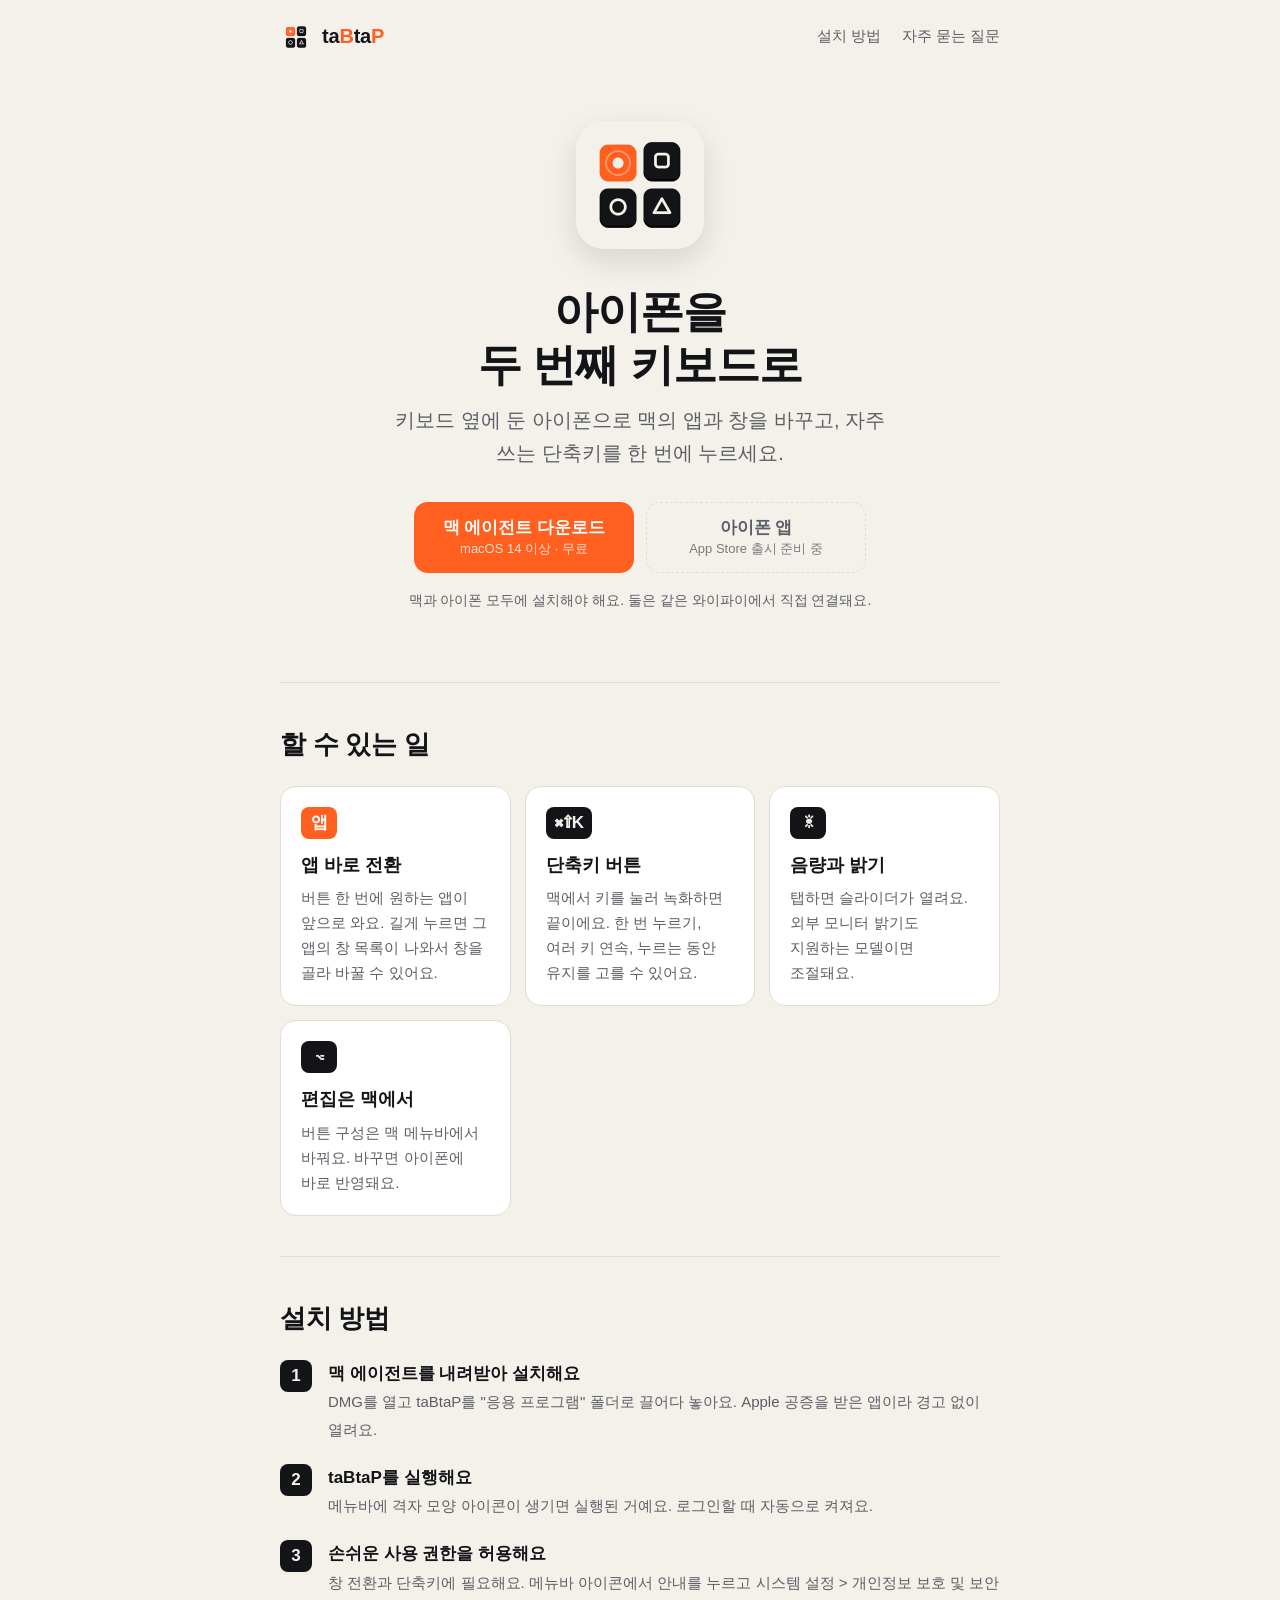
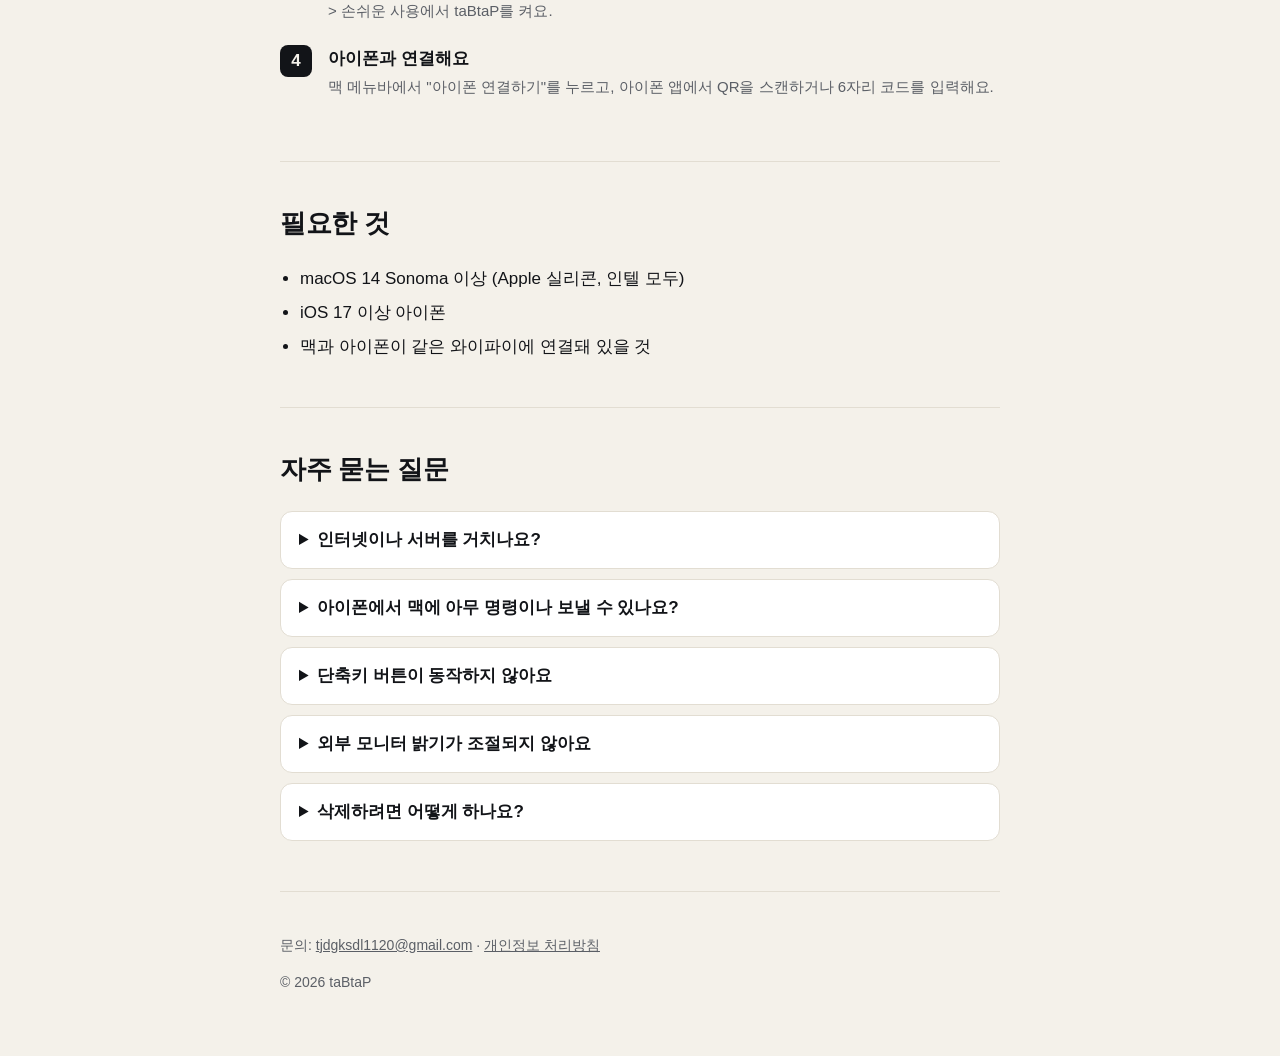
==== index.html @ 866c953e "다운로드 페이지" ====
<!doctype html>
<html lang="ko">
<head>
  <meta charset="utf-8">
  <meta name="viewport" content="width=device-width, initial-scale=1">
  <title>taBtaP — 아이폰을 두 번째 키보드로</title>
  <meta name="description" content="키보드 옆에 둔 아이폰으로 맥의 앱과 창을 바꾸고, 단축키를 한 번에 누르세요.">
  <meta name="color-scheme" content="light dark">
  <meta property="og:title" content="taBtaP">
  <meta property="og:description" content="키보드 옆에 둔 아이폰으로 맥의 앱과 창을 바꾸고, 단축키를 한 번에 누르세요.">
  <meta property="og:image" content="icon.png">
  <link rel="icon" href="icon.png">
  <link rel="apple-touch-icon" href="apple-touch-icon.png">
  <link rel="stylesheet" href="style.css">
</head>
<body>
  <div class="wrap">
    <header class="site">
      <a class="brand" href="./">
        <img src="icon.png" alt="">
        <span class="wordmark">ta<span class="hi">B</span>ta<span class="hi">P</span></span>
      </a>
      <nav class="site">
        <a href="#install">설치 방법</a>
        <a href="#faq">자주 묻는 질문</a>
      </nav>
    </header>

    <main>
      <div class="hero">
        <img class="icon" src="icon.png" alt="taBtaP 앱 아이콘">
        <h1>아이폰을<br>두 번째 키보드로</h1>
        <p class="lead">키보드 옆에 둔 아이폰으로 맥의 앱과 창을 바꾸고, 자주 쓰는 단축키를 한 번에 누르세요.</p>
        <div class="buttons">
          <a class="button primary" href="download/taBtaP-Agent.dmg">
            맥 에이전트 다운로드
            <small>macOS 14 이상 · 무료</small>
          </a>
          <span class="button disabled" aria-disabled="true">
            아이폰 앱
            <small>App Store 출시 준비 중</small>
          </span>
        </div>
        <p class="note">맥과 아이폰 모두에 설치해야 해요. 둘은 같은 와이파이에서 직접 연결돼요.</p>
      </div>

      <section>
        <h2>할 수 있는 일</h2>
        <div class="features">
          <div class="card">
            <span class="keycap hi">앱</span>
            <h3>앱 바로 전환</h3>
            <p>버튼 한 번에 원하는 앱이 앞으로 와요. 길게 누르면 그 앱의 창 목록이 나와서 창을 골라 바꿀 수 있어요.</p>
          </div>
          <div class="card">
            <span class="keycap">⌘⇧K</span>
            <h3>단축키 버튼</h3>
            <p>맥에서 키를 눌러 녹화하면 끝이에요. 한 번 누르기, 여러 키 연속, 누르는 동안 유지를 고를 수 있어요.</p>
          </div>
          <div class="card">
            <span class="keycap">☀︎</span>
            <h3>음량과 밝기</h3>
            <p>탭하면 슬라이더가 열려요. 외부 모니터 밝기도 지원하는 모델이면 조절돼요.</p>
          </div>
          <div class="card">
            <span class="keycap">⌥</span>
            <h3>편집은 맥에서</h3>
            <p>버튼 구성은 맥 메뉴바에서 바꿔요. 바꾸면 아이폰에 바로 반영돼요.</p>
          </div>
        </div>
      </section>

      <section id="install">
        <h2>설치 방법</h2>
        <ol class="steps">
          <li>
            <strong>맥 에이전트를 내려받아 설치해요</strong>
            <span>DMG를 열고 taBtaP를 "응용 프로그램" 폴더로 끌어다 놓아요. Apple 공증을 받은 앱이라 경고 없이 열려요.</span>
          </li>
          <li>
            <strong>taBtaP를 실행해요</strong>
            <span>메뉴바에 격자 모양 아이콘이 생기면 실행된 거예요. 로그인할 때 자동으로 켜져요.</span>
          </li>
          <li>
            <strong>손쉬운 사용 권한을 허용해요</strong>
            <span>창 전환과 단축키에 필요해요. 메뉴바 아이콘에서 안내를 누르고 시스템 설정 &gt; 개인정보 보호 및 보안 &gt; 손쉬운 사용에서 taBtaP를 켜요.</span>
          </li>
          <li>
            <strong>아이폰과 연결해요</strong>
            <span>맥 메뉴바에서 "아이폰 연결하기"를 누르고, 아이폰 앱에서 QR을 스캔하거나 6자리 코드를 입력해요.</span>
          </li>
        </ol>
      </section>

      <section>
        <h2>필요한 것</h2>
        <ul class="plain">
          <li>macOS 14 Sonoma 이상 (Apple 실리콘, 인텔 모두)</li>
          <li>iOS 17 이상 아이폰</li>
          <li>맥과 아이폰이 같은 와이파이에 연결돼 있을 것</li>
        </ul>
      </section>

      <section id="faq">
        <h2>자주 묻는 질문</h2>
        <details>
          <summary>인터넷이나 서버를 거치나요?</summary>
          <p>아니요. 아이폰과 맥이 같은 네트워크 안에서 암호화된 연결로 직접 통신해요. 개발자 서버는 없고, 어떤 정보도 밖으로 보내지 않아요.</p>
        </details>
        <details>
          <summary>아이폰에서 맥에 아무 명령이나 보낼 수 있나요?</summary>
          <p>아니요. 아이폰은 "몇 번 버튼을 눌렀다"는 신호만 보내고, 그 버튼이 하는 일은 맥에서 정한 것만 실행돼요. 페어링하지 않은 기기는 연결할 수 없어요.</p>
        </details>
        <details>
          <summary>단축키 버튼이 동작하지 않아요</summary>
          <p>맥에서 손쉬운 사용 권한이 켜져 있는지 확인해 주세요. 비밀번호 입력란에 커서가 있을 때는 macOS가 보안 입력을 켜서 실행되지 않아요.</p>
        </details>
        <details>
          <summary>외부 모니터 밝기가 조절되지 않아요</summary>
          <p>모니터가 DDC/CI를 지원해야 해요. 모니터 메뉴에서 DDC/CI를 켜 보세요. 일부 모델이나 연결 방식에서는 지원되지 않아요.</p>
        </details>
        <details>
          <summary>삭제하려면 어떻게 하나요?</summary>
          <p>맥 메뉴바에서 taBtaP를 종료하고 응용 프로그램 폴더에서 taBtaP를 휴지통으로 옮기면 돼요. 버튼 설정은 ~/Library/Application Support/TabTap 폴더에 있어요.</p>
        </details>
      </section>
    </main>

    <footer class="site">
      <p>문의: <a href="mailto:tjdgksdl1120@gmail.com">tjdgksdl1120@gmail.com</a> · <a href="privacy.html">개인정보 처리방침</a></p>
      <p>© 2026 taBtaP</p>
    </footer>
  </div>
</body>
</html>
---- style.css ----
:root {
  --bg: #F4F1EA;
  --surface: #FFFFFF;
  --text: #121418;
  --muted: #5B5F66;
  --line: #E2DDD2;
  --accent: #FF5F1F;
  --accent-text: #FFFFFF;
  --key: #121418;
  --key-text: #F4F1EA;
}

@media (prefers-color-scheme: dark) {
  :root {
    --bg: #121418;
    --surface: #1C1F24;
    --text: #F4F1EA;
    --muted: #A3A6AC;
    --line: #2C3036;
    --key: #F4F1EA;
    --key-text: #121418;
  }
}

* { box-sizing: border-box; }

html { -webkit-text-size-adjust: 100%; }

body {
  margin: 0;
  background: var(--bg);
  color: var(--text);
  font-family: -apple-system, BlinkMacSystemFont, "Apple SD Gothic Neo", "Pretendard", "Noto Sans KR", sans-serif;
  font-size: 17px;
  line-height: 1.65;
  word-break: keep-all;
}

a { color: var(--accent); }

.wrap {
  max-width: 760px;
  margin: 0 auto;
  padding: 0 20px;
}

header.site {
  display: flex;
  align-items: center;
  justify-content: space-between;
  padding: 20px 0;
}

.brand {
  display: flex;
  align-items: center;
  gap: 10px;
  color: var(--text);
  text-decoration: none;
  font-weight: 800;
  font-size: 20px;
  letter-spacing: -0.01em;
}

.brand img { width: 32px; height: 32px; border-radius: 8px; }

.wordmark .hi { color: var(--accent); }

nav.site a {
  color: var(--muted);
  text-decoration: none;
  font-size: 15px;
  margin-left: 16px;
}

nav.site a:hover { color: var(--text); }

.hero {
  text-align: center;
  padding: 48px 0 56px;
}

.hero img.icon {
  width: 128px;
  height: 128px;
  border-radius: 28px;
  box-shadow: 0 12px 32px rgba(0, 0, 0, 0.12);
}

.hero h1 {
  font-size: 44px;
  line-height: 1.2;
  margin: 28px 0 12px;
  letter-spacing: -0.02em;
}

.hero p.lead {
  font-size: 20px;
  color: var(--muted);
  margin: 0 auto 32px;
  max-width: 520px;
}

.buttons {
  display: flex;
  flex-wrap: wrap;
  justify-content: center;
  gap: 12px;
}

.button {
  display: inline-flex;
  flex-direction: column;
  align-items: center;
  justify-content: center;
  min-width: 220px;
  padding: 14px 24px;
  border-radius: 14px;
  text-decoration: none;
  font-weight: 700;
  font-size: 17px;
  line-height: 1.3;
}

.button small {
  font-weight: 500;
  font-size: 13px;
  opacity: 0.8;
  margin-top: 2px;
}

.button.primary { background: var(--accent); color: var(--accent-text); }
.button.primary:hover { filter: brightness(1.05); }

.button.secondary {
  background: var(--key);
  color: var(--key-text);
}

.button.disabled {
  background: transparent;
  color: var(--muted);
  border: 1.5px dashed var(--line);
  cursor: default;
}

.note {
  margin-top: 16px;
  font-size: 14px;
  color: var(--muted);
}

section { padding: 40px 0; border-top: 1px solid var(--line); }

section h2 {
  font-size: 26px;
  letter-spacing: -0.01em;
  margin: 0 0 20px;
}

.features {
  display: grid;
  grid-template-columns: repeat(auto-fit, minmax(210px, 1fr));
  gap: 14px;
}

.card {
  background: var(--surface);
  border: 1px solid var(--line);
  border-radius: 16px;
  padding: 20px;
}

.card h3 { margin: 0 0 6px; font-size: 18px; }
.card p { margin: 0; color: var(--muted); font-size: 15px; }

.keycap {
  display: inline-block;
  min-width: 36px;
  padding: 2px 8px;
  margin-bottom: 12px;
  border-radius: 8px;
  background: var(--key);
  color: var(--key-text);
  font-weight: 700;
  text-align: center;
}

.keycap.hi { background: var(--accent); color: var(--accent-text); }

ol.steps {
  list-style: none;
  counter-reset: step;
  padding: 0;
  margin: 0;
}

ol.steps li {
  counter-increment: step;
  position: relative;
  padding: 0 0 20px 48px;
}

ol.steps li::before {
  content: counter(step);
  position: absolute;
  left: 0;
  top: 0;
  width: 32px;
  height: 32px;
  border-radius: 8px;
  background: var(--key);
  color: var(--key-text);
  font-weight: 700;
  display: flex;
  align-items: center;
  justify-content: center;
}

ol.steps li strong { display: block; }
ol.steps li span { color: var(--muted); font-size: 15px; }

ul.plain { padding-left: 20px; margin: 0; }
ul.plain li { margin-bottom: 6px; }

details {
  background: var(--surface);
  border: 1px solid var(--line);
  border-radius: 12px;
  padding: 14px 18px;
  margin-bottom: 10px;
}

details summary { font-weight: 700; cursor: pointer; }
details p { margin: 10px 0 0; color: var(--muted); font-size: 15px; }

.doc h1 { font-size: 32px; margin: 24px 0 8px; letter-spacing: -0.02em; }
.doc h2 { font-size: 20px; margin: 32px 0 8px; }
.doc p, .doc li { color: var(--text); }
.doc .meta { color: var(--muted); font-size: 15px; }

footer.site {
  border-top: 1px solid var(--line);
  padding: 28px 0 48px;
  color: var(--muted);
  font-size: 14px;
}

footer.site a { color: var(--muted); }

@media (max-width: 520px) {
  body { font-size: 16px; }
  .hero { padding: 32px 0 40px; }
  .hero h1 { font-size: 34px; }
  .hero p.lead { font-size: 18px; }
  .button { width: 100%; }
  nav.site a { margin-left: 12px; }
}
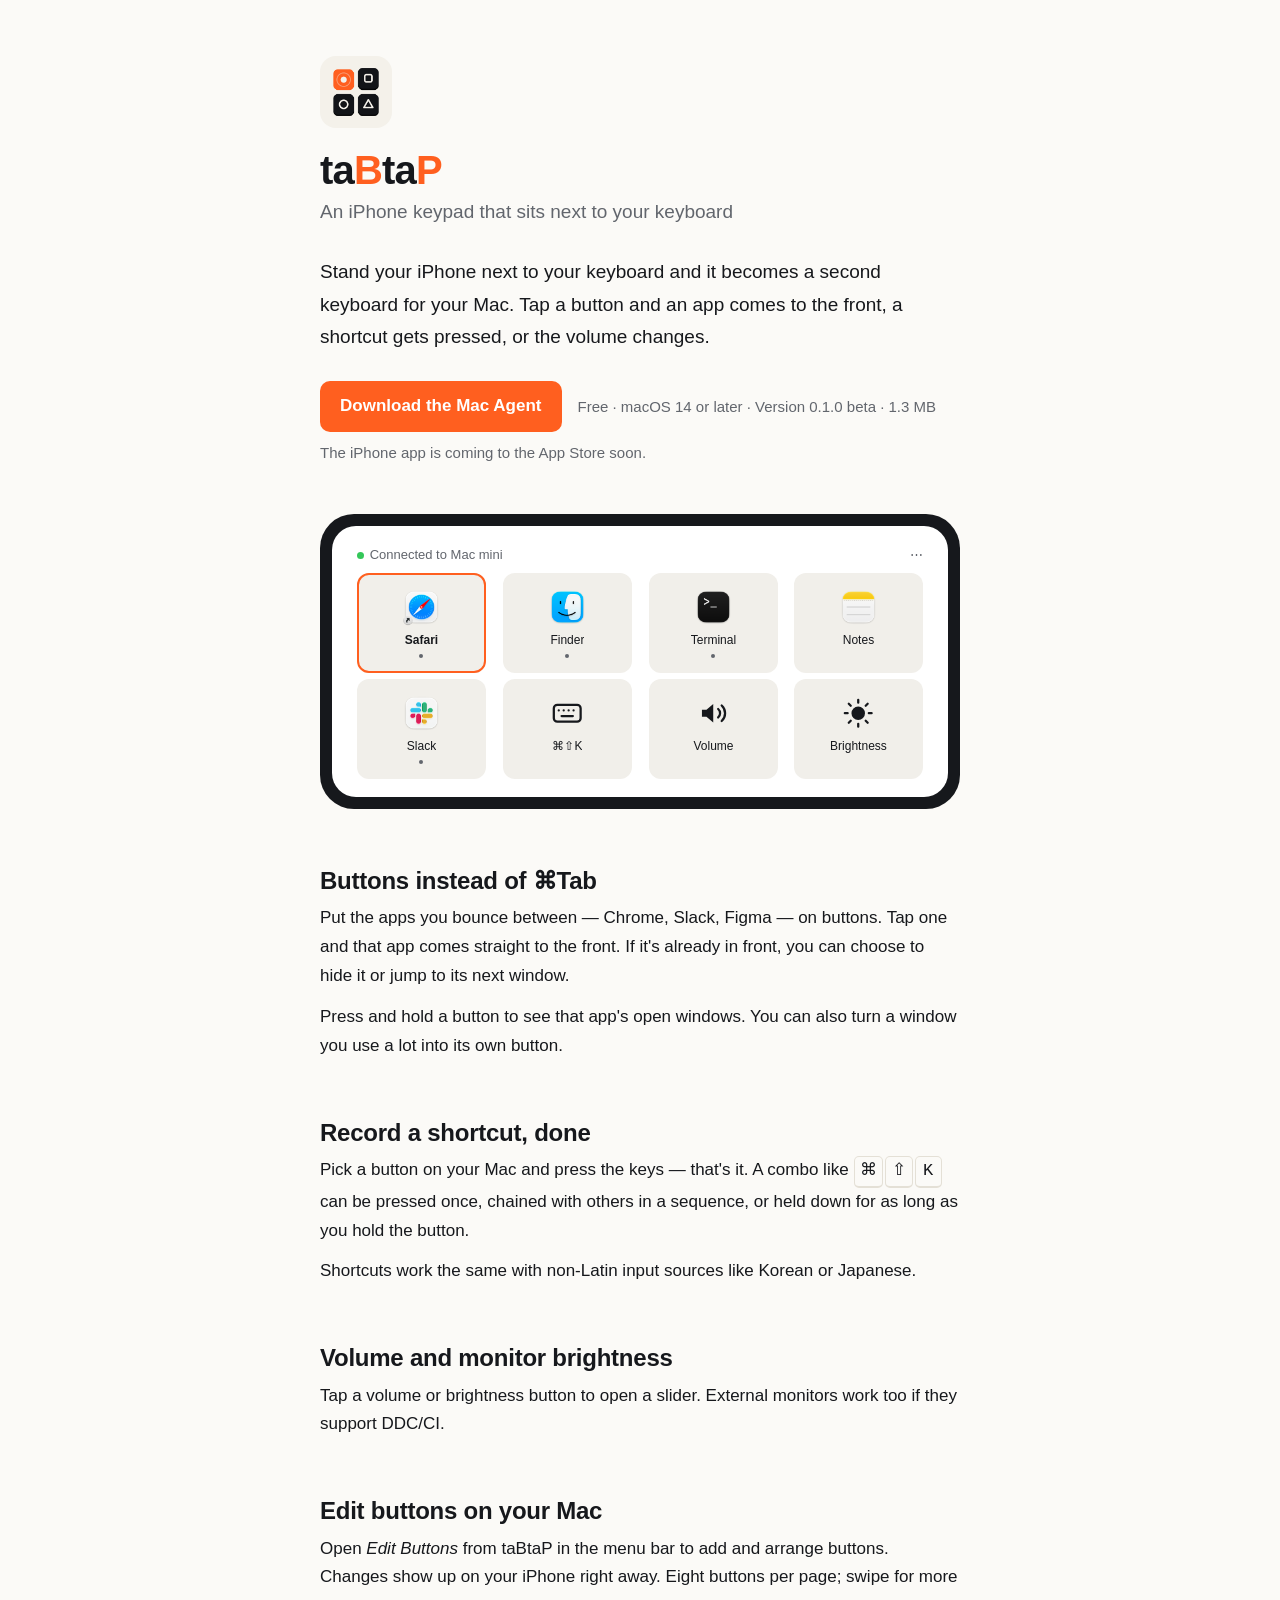
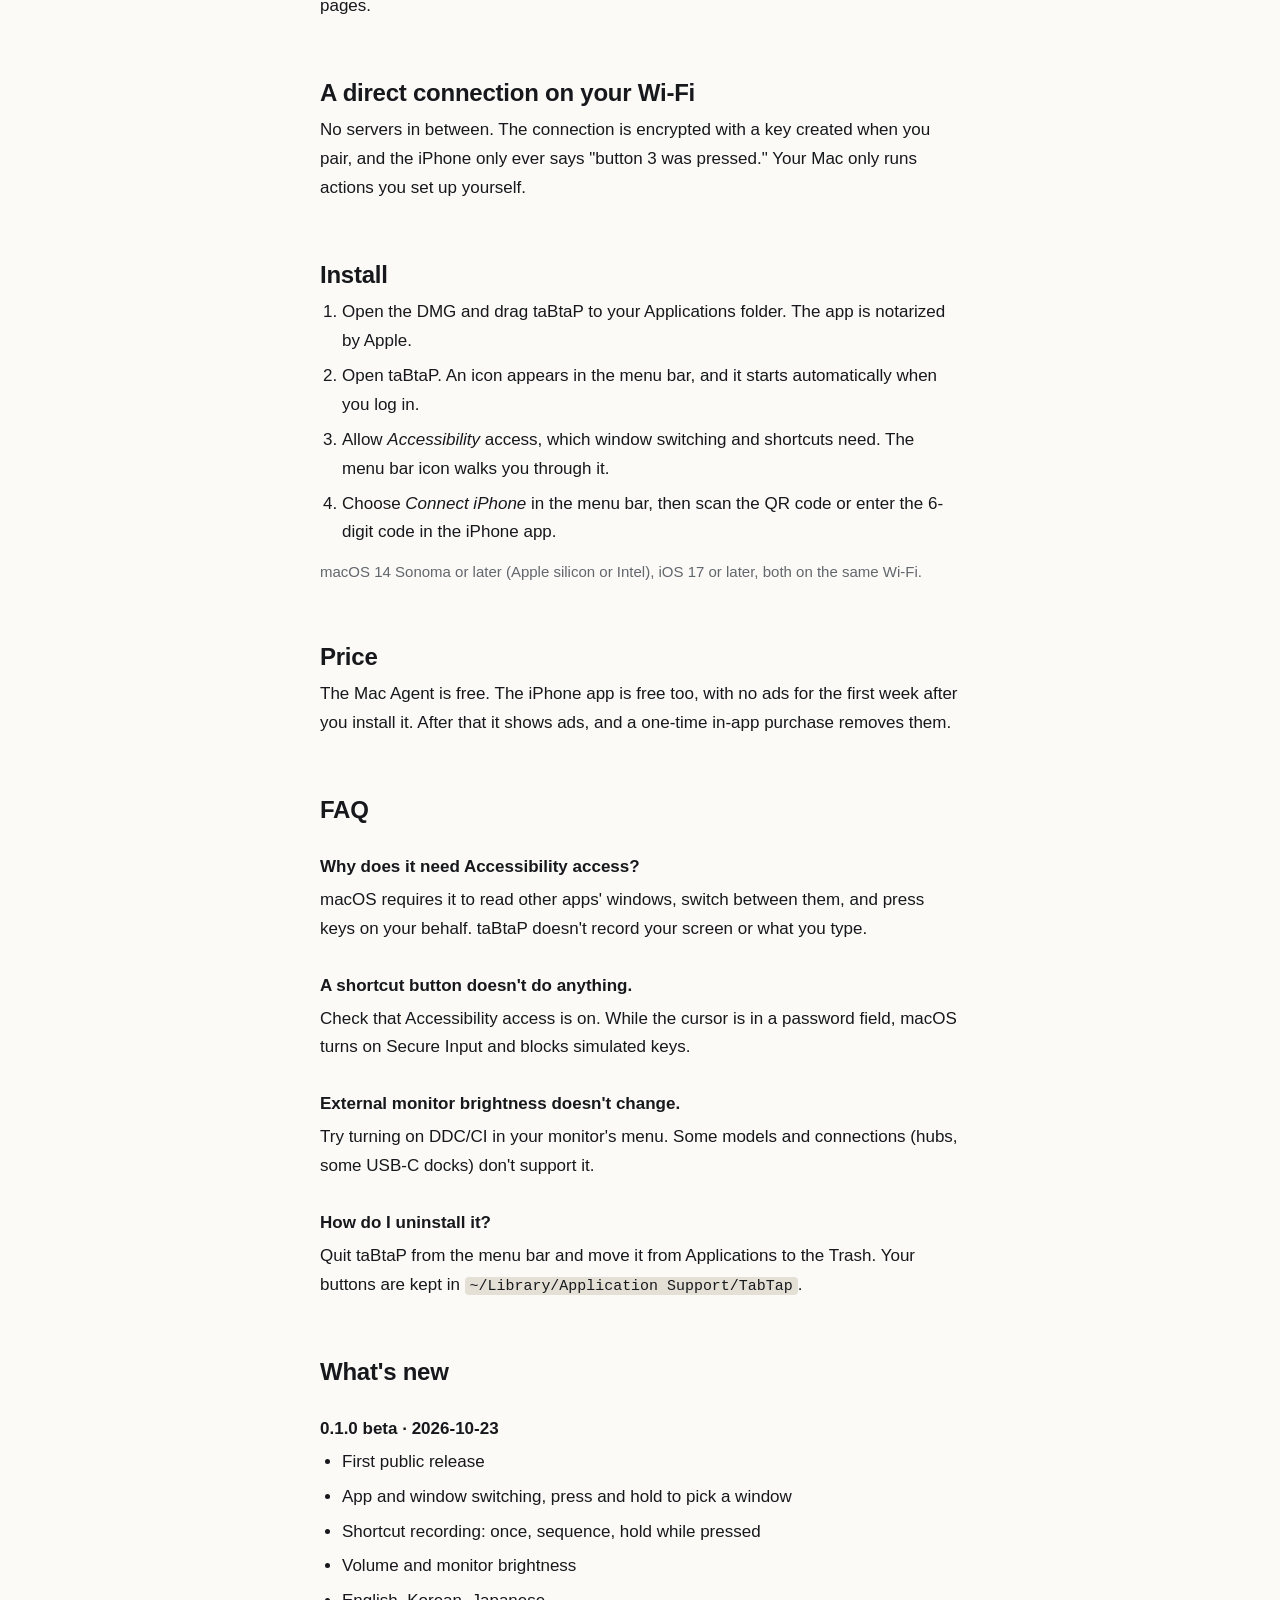
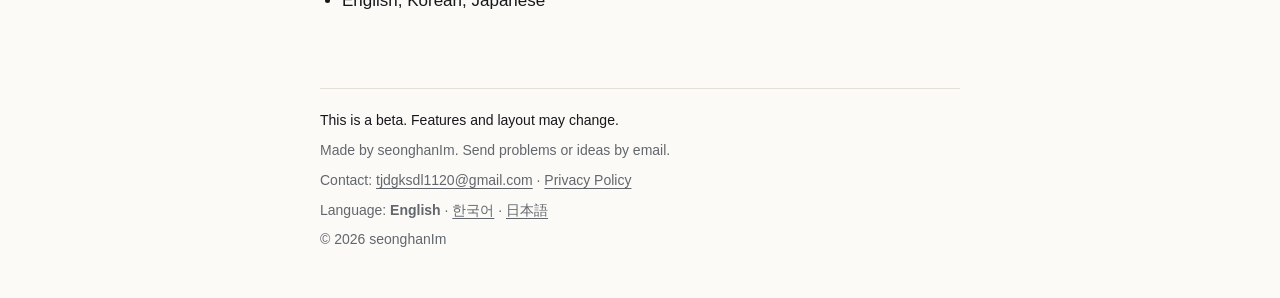
==== commit 6b201f4f: "다운로드 페이지 업데이트 (5031a1f)" ====
--- a/index.html
+++ b/index.html
@@ -1,135 +1,97 @@
 <!doctype html>
-<html lang="ko">
+<html lang="en">
 <head>
   <meta charset="utf-8">
   <meta name="viewport" content="width=device-width, initial-scale=1">
-  <title>taBtaP — 아이폰을 두 번째 키보드로</title>
-  <meta name="description" content="키보드 옆에 둔 아이폰으로 맥의 앱과 창을 바꾸고, 단축키를 한 번에 누르세요.">
+  <title>taBtaP — an iPhone keypad for your Mac</title>
+  <meta name="description" content="Stand your iPhone next to your keyboard and it becomes a second keyboard for your Mac. Switch apps and press shortcuts with one tap.">
   <meta name="color-scheme" content="light dark">
   <meta property="og:title" content="taBtaP">
-  <meta property="og:description" content="키보드 옆에 둔 아이폰으로 맥의 앱과 창을 바꾸고, 단축키를 한 번에 누르세요.">
+  <meta property="og:description" content="Stand your iPhone next to your keyboard and it becomes a second keyboard for your Mac. Switch apps and press shortcuts with one tap.">
   <meta property="og:image" content="icon.png">
+  <link rel="alternate" hreflang="en" href="">
+  <link rel="alternate" hreflang="ko" href="ko/">
+  <link rel="alternate" hreflang="ja" href="ja/">
   <link rel="icon" href="icon.png">
   <link rel="apple-touch-icon" href="apple-touch-icon.png">
   <link rel="stylesheet" href="style.css">
 </head>
 <body>
-  <div class="wrap">
-    <header class="site">
-      <a class="brand" href="./">
-        <img src="icon.png" alt="">
-        <span class="wordmark">ta<span class="hi">B</span>ta<span class="hi">P</span></span>
-      </a>
-      <nav class="site">
-        <a href="#install">설치 방법</a>
-        <a href="#faq">자주 묻는 질문</a>
-      </nav>
-    </header>
+<script>
+try {
+  var saved = localStorage.getItem('lang');
+  var lang = saved || (navigator.language || '').slice(0, 2);
+  if (lang === 'ko' || lang === 'ja') location.replace(lang + '/');
+} catch (e) {}
+</script>
+<main>
+  <header>
+    <img class="icon" src="icon.png" alt="" width="72" height="72">
+    <h1>ta<span class="hi">B</span>ta<span class="hi">P</span></h1>
+    <p class="tagline">An iPhone keypad that sits next to your keyboard</p>
+  </header>
 
-    <main>
-      <div class="hero">
-        <img class="icon" src="icon.png" alt="taBtaP 앱 아이콘">
-        <h1>아이폰을<br>두 번째 키보드로</h1>
-        <p class="lead">키보드 옆에 둔 아이폰으로 맥의 앱과 창을 바꾸고, 자주 쓰는 단축키를 한 번에 누르세요.</p>
-        <div class="buttons">
-          <a class="button primary" href="download/taBtaP-Agent.dmg">
-            맥 에이전트 다운로드
-            <small>macOS 14 이상 · 무료</small>
-          </a>
-          <span class="button disabled" aria-disabled="true">
-            아이폰 앱
-            <small>App Store 출시 준비 중</small>
-          </span>
-        </div>
-        <p class="note">맥과 아이폰 모두에 설치해야 해요. 둘은 같은 와이파이에서 직접 연결돼요.</p>
+  <p class="intro">Stand your iPhone next to your keyboard and it becomes a second keyboard for your Mac. Tap a button and an app comes to the front, a shortcut gets pressed, or the volume changes.</p>
+
+  <p class="cta">
+    <a class="download" href="download/taBtaP-Agent.dmg">Download the Mac Agent</a>
+    <span class="meta">Free · macOS 14 or later · Version 0.1.0 beta · 1.3 MB</span>
+  </p>
+  <p class="note">The iPhone app is coming to the App Store soon.</p>
+
+  <figure class="device" aria-hidden="true">
+      <div class="screen">
+        <div class="bar"><span class="dot"></span>Connected to Mac mini<span class="more">⋯</span></div>
+        <div class="grid"><div class="tile front running"><span class="art"><img src="images/safari.png" alt=""></span><span class="label">Safari</span><span class="run"></span></div><div class="tile running"><span class="art"><img src="images/finder.png" alt=""></span><span class="label">Finder</span><span class="run"></span></div><div class="tile running"><span class="art"><img src="images/terminal.png" alt=""></span><span class="label">Terminal</span><span class="run"></span></div><div class="tile"><span class="art"><img src="images/notes.png" alt=""></span><span class="label">Notes</span><span class="run"></span></div><div class="tile running"><span class="art"><img src="images/slack.png" alt=""></span><span class="label">Slack</span><span class="run"></span></div><div class="tile"><span class="art"><svg viewBox="0 0 24 24" fill="none" stroke="currentColor" stroke-width="1.6" stroke-linecap="round"><rect x="2.5" y="6" width="19" height="12" rx="2.5"/><path d="M6 10h.01M9.5 10h.01M13 10h.01M16.5 10h.01M8 14h8"/></svg></span><span class="label">⌘⇧K</span><span class="run"></span></div><div class="tile"><span class="art"><svg viewBox="0 0 24 24" fill="currentColor"><path d="M4 9.5h3.2L12 5.5v13l-4.8-4H4z"/><path d="M15.5 9a4 4 0 0 1 0 6M18 6.5a7.5 7.5 0 0 1 0 11" fill="none" stroke="currentColor" stroke-width="1.6" stroke-linecap="round"/></svg></span><span class="label">Volume</span><span class="run"></span></div><div class="tile"><span class="art"><svg viewBox="0 0 24 24" fill="none" stroke="currentColor" stroke-width="1.6" stroke-linecap="round"><circle cx="12" cy="12" r="4" fill="currentColor"/><path d="M12 2.5v2M12 19.5v2M2.5 12h2M19.5 12h2M5.3 5.3l1.4 1.4M17.3 17.3l1.4 1.4M5.3 18.7l1.4-1.4M17.3 6.7l1.4-1.4"/></svg></span><span class="label">Brightness</span><span class="run"></span></div></div>
       </div>
+    </figure>
 
-      <section>
-        <h2>할 수 있는 일</h2>
-        <div class="features">
-          <div class="card">
-            <span class="keycap hi">앱</span>
-            <h3>앱 바로 전환</h3>
-            <p>버튼 한 번에 원하는 앱이 앞으로 와요. 길게 누르면 그 앱의 창 목록이 나와서 창을 골라 바꿀 수 있어요.</p>
-          </div>
-          <div class="card">
-            <span class="keycap">⌘⇧K</span>
-            <h3>단축키 버튼</h3>
-            <p>맥에서 키를 눌러 녹화하면 끝이에요. 한 번 누르기, 여러 키 연속, 누르는 동안 유지를 고를 수 있어요.</p>
-          </div>
-          <div class="card">
-            <span class="keycap">☀︎</span>
-            <h3>음량과 밝기</h3>
-            <p>탭하면 슬라이더가 열려요. 외부 모니터 밝기도 지원하는 모델이면 조절돼요.</p>
-          </div>
-          <div class="card">
-            <span class="keycap">⌥</span>
-            <h3>편집은 맥에서</h3>
-            <p>버튼 구성은 맥 메뉴바에서 바꿔요. 바꾸면 아이폰에 바로 반영돼요.</p>
-          </div>
-        </div>
-      </section>
+  <article>
+    <h2>Buttons instead of ⌘Tab</h2>
+    <p>Put the apps you bounce between — Chrome, Slack, Figma — on buttons. Tap one and that app comes straight to the front. If it's already in front, you can choose to hide it or jump to its next window.</p><p>Press and hold a button to see that app's open windows. You can also turn a window you use a lot into its own button.</p>
+    <h2>Record a shortcut, done</h2>
+    <p>Pick a button on your Mac and press the keys — that's it. A combo like <kbd>⌘</kbd><kbd>⇧</kbd><kbd>K</kbd> can be pressed once, chained with others in a sequence, or held down for as long as you hold the button.</p><p>Shortcuts work the same with non-Latin input sources like Korean or Japanese.</p>
+    <h2>Volume and monitor brightness</h2>
+    <p>Tap a volume or brightness button to open a slider. External monitors work too if they support DDC/CI.</p>
+    <h2>Edit buttons on your Mac</h2>
+    <p>Open <em>Edit Buttons</em> from taBtaP in the menu bar to add and arrange buttons. Changes show up on your iPhone right away. Eight buttons per page; swipe for more pages.</p>
+    <h2>A direct connection on your Wi-Fi</h2>
+    <p>No servers in between. The connection is encrypted with a key created when you pair, and the iPhone only ever says "button 3 was pressed." Your Mac only runs actions you set up yourself.</p>
 
-      <section id="install">
-        <h2>설치 방법</h2>
-        <ol class="steps">
-          <li>
-            <strong>맥 에이전트를 내려받아 설치해요</strong>
-            <span>DMG를 열고 taBtaP를 "응용 프로그램" 폴더로 끌어다 놓아요. Apple 공증을 받은 앱이라 경고 없이 열려요.</span>
-          </li>
-          <li>
-            <strong>taBtaP를 실행해요</strong>
-            <span>메뉴바에 격자 모양 아이콘이 생기면 실행된 거예요. 로그인할 때 자동으로 켜져요.</span>
-          </li>
-          <li>
-            <strong>손쉬운 사용 권한을 허용해요</strong>
-            <span>창 전환과 단축키에 필요해요. 메뉴바 아이콘에서 안내를 누르고 시스템 설정 &gt; 개인정보 보호 및 보안 &gt; 손쉬운 사용에서 taBtaP를 켜요.</span>
-          </li>
-          <li>
-            <strong>아이폰과 연결해요</strong>
-            <span>맥 메뉴바에서 "아이폰 연결하기"를 누르고, 아이폰 앱에서 QR을 스캔하거나 6자리 코드를 입력해요.</span>
-          </li>
-        </ol>
-      </section>
+    <h2 id="install">Install</h2>
+    <ol><li>Open the DMG and drag taBtaP to your Applications folder. The app is notarized by Apple.</li><li>Open taBtaP. An icon appears in the menu bar, and it starts automatically when you log in.</li><li>Allow <em>Accessibility</em> access, which window switching and shortcuts need. The menu bar icon walks you through it.</li><li>Choose <em>Connect iPhone</em> in the menu bar, then scan the QR code or enter the 6-digit code in the iPhone app.</li></ol>
+    <p class="note">macOS 14 Sonoma or later (Apple silicon or Intel), iOS 17 or later, both on the same Wi-Fi.</p>
 
-      <section>
-        <h2>필요한 것</h2>
-        <ul class="plain">
-          <li>macOS 14 Sonoma 이상 (Apple 실리콘, 인텔 모두)</li>
-          <li>iOS 17 이상 아이폰</li>
-          <li>맥과 아이폰이 같은 와이파이에 연결돼 있을 것</li>
-        </ul>
-      </section>
+    <h2>Price</h2>
+    <p>The Mac Agent is free. The iPhone app is free too, with no ads for the first week after you install it. After that it shows ads, and a one-time in-app purchase removes them.</p>
 
-      <section id="faq">
-        <h2>자주 묻는 질문</h2>
-        <details>
-          <summary>인터넷이나 서버를 거치나요?</summary>
-          <p>아니요. 아이폰과 맥이 같은 네트워크 안에서 암호화된 연결로 직접 통신해요. 개발자 서버는 없고, 어떤 정보도 밖으로 보내지 않아요.</p>
-        </details>
-        <details>
-          <summary>아이폰에서 맥에 아무 명령이나 보낼 수 있나요?</summary>
-          <p>아니요. 아이폰은 "몇 번 버튼을 눌렀다"는 신호만 보내고, 그 버튼이 하는 일은 맥에서 정한 것만 실행돼요. 페어링하지 않은 기기는 연결할 수 없어요.</p>
-        </details>
-        <details>
-          <summary>단축키 버튼이 동작하지 않아요</summary>
-          <p>맥에서 손쉬운 사용 권한이 켜져 있는지 확인해 주세요. 비밀번호 입력란에 커서가 있을 때는 macOS가 보안 입력을 켜서 실행되지 않아요.</p>
-        </details>
-        <details>
-          <summary>외부 모니터 밝기가 조절되지 않아요</summary>
-          <p>모니터가 DDC/CI를 지원해야 해요. 모니터 메뉴에서 DDC/CI를 켜 보세요. 일부 모델이나 연결 방식에서는 지원되지 않아요.</p>
-        </details>
-        <details>
-          <summary>삭제하려면 어떻게 하나요?</summary>
-          <p>맥 메뉴바에서 taBtaP를 종료하고 응용 프로그램 폴더에서 taBtaP를 휴지통으로 옮기면 돼요. 버튼 설정은 ~/Library/Application Support/TabTap 폴더에 있어요.</p>
-        </details>
-      </section>
-    </main>
+    <h2 id="faq">FAQ</h2>
+    <h3>Why does it need Accessibility access?</h3>
+    <p>macOS requires it to read other apps' windows, switch between them, and press keys on your behalf. taBtaP doesn't record your screen or what you type.</p>
+    <h3>A shortcut button doesn't do anything.</h3>
+    <p>Check that Accessibility access is on. While the cursor is in a password field, macOS turns on Secure Input and blocks simulated keys.</p>
+    <h3>External monitor brightness doesn't change.</h3>
+    <p>Try turning on DDC/CI in your monitor's menu. Some models and connections (hubs, some USB-C docks) don't support it.</p>
+    <h3>How do I uninstall it?</h3>
+    <p>Quit taBtaP from the menu bar and move it from Applications to the Trash. Your buttons are kept in <code>~/Library/Application Support/TabTap</code>.</p>
 
-    <footer class="site">
-      <p>문의: <a href="mailto:tjdgksdl1120@gmail.com">tjdgksdl1120@gmail.com</a> · <a href="privacy.html">개인정보 처리방침</a></p>
-      <p>© 2026 taBtaP</p>
-    </footer>
-  </div>
+    <h2 id="changes">What's new</h2>
+    <h3>0.1.0 beta · 2026-10-23</h3>
+    <ul><li>First public release</li><li>App and window switching, press and hold to pick a window</li><li>Shortcut recording: once, sequence, hold while pressed</li><li>Volume and monitor brightness</li><li>English, Korean, Japanese</li></ul>
+  </article>
+
+  <footer>
+    <p class="beta">This is a beta. Features and layout may change.</p>
+    <p>Made by seonghanIm. Send problems or ideas by email.</p>
+    <p>Contact: <a href="mailto:tjdgksdl1120@gmail.com">tjdgksdl1120@gmail.com</a> · <a href="privacy.html">Privacy Policy</a></p>
+    <p class="langs">Language: <strong>English</strong> · <a href="ko/" data-lang="ko">한국어</a> · <a href="ja/" data-lang="ja">日本語</a></p>
+    <p>© 2026 seonghanIm</p>
+  </footer>
+  <script>
+  document.querySelectorAll('[data-lang]').forEach(function (a) {
+    a.addEventListener('click', function () { try { localStorage.setItem('lang', a.dataset.lang); } catch (e) {} });
+  });
+  </script>
+</main>
 </body>
 </html>
--- a/style.css
+++ b/style.css
@@ -1,24 +1,25 @@
 :root {
-  --bg: #F4F1EA;
-  --surface: #FFFFFF;
-  --text: #121418;
-  --muted: #5B5F66;
-  --line: #E2DDD2;
+  --bg: #FBFAF7;
+  --text: #16181C;
+  --muted: #62666D;
+  --line: #E4E0D6;
   --accent: #FF5F1F;
-  --accent-text: #FFFFFF;
-  --key: #121418;
-  --key-text: #F4F1EA;
+  --device: #16181C;
+  --screen: #FFFFFF;
+  --tile: #F1EFEA;
+  --tile-text: #16181C;
 }
 
 @media (prefers-color-scheme: dark) {
   :root {
-    --bg: #121418;
-    --surface: #1C1F24;
-    --text: #F4F1EA;
-    --muted: #A3A6AC;
-    --line: #2C3036;
-    --key: #F4F1EA;
-    --key-text: #121418;
+    --bg: #141518;
+    --text: #EDEBE6;
+    --muted: #A0A3A9;
+    --line: #2B2E33;
+    --device: #000000;
+    --screen: #1C1D21;
+    --tile: #2A2C31;
+    --tile-text: #EDEBE6;
   }
 }
 
@@ -30,229 +31,178 @@
   margin: 0;
   background: var(--bg);
   color: var(--text);
-  font-family: -apple-system, BlinkMacSystemFont, "Apple SD Gothic Neo", "Pretendard", "Noto Sans KR", sans-serif;
-  font-size: 17px;
-  line-height: 1.65;
-  word-break: keep-all;
-}
-
-a { color: var(--accent); }
-
-.wrap {
-  max-width: 760px;
+  font: 17px/1.7 -apple-system, BlinkMacSystemFont, "Helvetica Neue", "Apple SD Gothic Neo", "Hiragino Sans", "Noto Sans KR", "Noto Sans JP", sans-serif;
+  overflow-wrap: break-word;
+}
+
+/* 한국어는 어절 단위로 줄을 바꾼다. 띄어쓰기가 없는 일본어에 쓰면 줄이 넘친다. */
+html:lang(ko) body { word-break: keep-all; }
+
+main {
+  max-width: 680px;
   margin: 0 auto;
-  padding: 0 20px;
-}
-
-header.site {
+  padding: 56px 20px 40px;
+}
+
+a { color: var(--accent); text-underline-offset: 3px; }
+
+header .icon { border-radius: 16px; display: block; }
+
+h1 {
+  font-size: 40px;
+  line-height: 1.1;
+  letter-spacing: -0.02em;
+  margin: 20px 0 4px;
+}
+
+h1 .hi { color: var(--accent); }
+
+.tagline { margin: 0; color: var(--muted); font-size: 19px; }
+
+.intro { font-size: 19px; margin: 28px 0; }
+
+.cta { margin: 0; display: flex; flex-wrap: wrap; align-items: center; gap: 8px 16px; }
+
+.download {
+  display: inline-block;
+  background: var(--accent);
+  color: #fff;
+  text-decoration: none;
+  font-weight: 650;
+  padding: 11px 20px;
+  border-radius: 10px;
+}
+
+.download:hover { filter: brightness(1.06); }
+
+.meta, .note { color: var(--muted); font-size: 15px; }
+
+.note { margin: 8px 0 0; }
+
+/* 실제 앱 화면 구성(상태 바 + 4×2 버튼)을 그대로 그린다. */
+.device {
+  margin: 48px 0 8px;
+  background: var(--device);
+  border-radius: 34px;
+  padding: 12px;
+  aspect-ratio: 19.5 / 9;
+  max-width: 640px;
+}
+
+.screen {
+  height: 100%;
+  background: var(--screen);
+  border-radius: 24px;
+  padding: 3% 4%;
+  display: flex;
+  flex-direction: column;
+  gap: 3%;
+}
+
+.bar {
   display: flex;
   align-items: center;
-  justify-content: space-between;
-  padding: 20px 0;
-}
-
-.brand {
+  gap: 6px;
+  font-size: clamp(9px, 1.9vw, 13px);
+  color: var(--muted);
+}
+
+.bar .dot { width: 7px; height: 7px; border-radius: 50%; background: #34C759; }
+.bar .more { margin-left: auto; }
+
+.grid {
+  flex: 1;
+  display: grid;
+  grid-template-columns: repeat(4, 1fr);
+  grid-template-rows: repeat(2, 1fr);
+  gap: 3%;
+}
+
+/* 실제 앱처럼 아이콘 위, 이름 아래, 실행 중이면 점. 아이콘은 칸의 짧은 변에 맞춘다. */
+.tile {
+  background: var(--tile);
+  color: var(--tile-text);
+  border-radius: 12px;
   display: flex;
-  align-items: center;
-  gap: 10px;
-  color: var(--text);
-  text-decoration: none;
-  font-weight: 800;
-  font-size: 20px;
-  letter-spacing: -0.01em;
-}
-
-.brand img { width: 32px; height: 32px; border-radius: 8px; }
-
-.wordmark .hi { color: var(--accent); }
-
-nav.site a {
-  color: var(--muted);
-  text-decoration: none;
-  font-size: 15px;
-  margin-left: 16px;
-}
-
-nav.site a:hover { color: var(--text); }
-
-.hero {
-  text-align: center;
-  padding: 48px 0 56px;
-}
-
-.hero img.icon {
-  width: 128px;
-  height: 128px;
-  border-radius: 28px;
-  box-shadow: 0 12px 32px rgba(0, 0, 0, 0.12);
-}
-
-.hero h1 {
-  font-size: 44px;
-  line-height: 1.2;
-  margin: 28px 0 12px;
-  letter-spacing: -0.02em;
-}
-
-.hero p.lead {
-  font-size: 20px;
-  color: var(--muted);
-  margin: 0 auto 32px;
-  max-width: 520px;
-}
-
-.buttons {
-  display: flex;
-  flex-wrap: wrap;
-  justify-content: center;
-  gap: 12px;
-}
-
-.button {
-  display: inline-flex;
   flex-direction: column;
   align-items: center;
   justify-content: center;
-  min-width: 220px;
-  padding: 14px 24px;
-  border-radius: 14px;
-  text-decoration: none;
-  font-weight: 700;
-  font-size: 17px;
+  gap: 4%;
+  padding: 4px;
+  min-width: 0;
+  container-type: size;
+}
+
+.tile .art { width: 42cqmin; height: 42cqmin; display: block; }
+.tile .art img, .tile .art svg { width: 100%; height: 100%; display: block; }
+.tile .art svg { padding: 6%; }
+
+.tile .label {
+  font-size: clamp(9px, 1.7vw, 12px);
+  white-space: nowrap;
+  overflow: hidden;
+  text-overflow: ellipsis;
+  max-width: 100%;
+}
+
+.tile .run { width: 4px; height: 4px; border-radius: 50%; background: var(--muted); opacity: 0; }
+.tile.running .run { opacity: 1; }
+
+.tile.front { outline: 2px solid var(--accent); outline-offset: -2px; }
+.tile.front .label { font-weight: 600; }
+
+article h2 {
+  font-size: 24px;
+  letter-spacing: -0.01em;
   line-height: 1.3;
-}
-
-.button small {
-  font-weight: 500;
-  font-size: 13px;
-  opacity: 0.8;
-  margin-top: 2px;
-}
-
-.button.primary { background: var(--accent); color: var(--accent-text); }
-.button.primary:hover { filter: brightness(1.05); }
-
-.button.secondary {
-  background: var(--key);
-  color: var(--key-text);
-}
-
-.button.disabled {
-  background: transparent;
-  color: var(--muted);
-  border: 1.5px dashed var(--line);
-  cursor: default;
-}
-
-.note {
-  margin-top: 16px;
-  font-size: 14px;
-  color: var(--muted);
-}
-
-section { padding: 40px 0; border-top: 1px solid var(--line); }
-
-section h2 {
-  font-size: 26px;
-  letter-spacing: -0.01em;
-  margin: 0 0 20px;
-}
-
-.features {
-  display: grid;
-  grid-template-columns: repeat(auto-fit, minmax(210px, 1fr));
-  gap: 14px;
-}
-
-.card {
-  background: var(--surface);
+  margin: 56px 0 8px;
+}
+
+article h3 { font-size: 17px; margin: 28px 0 4px; }
+article h3 + p { margin-top: 0; }
+
+article p { margin: 0 0 12px; }
+
+ol, ul { padding-left: 22px; margin: 0 0 12px; }
+li { margin-bottom: 6px; }
+
+kbd {
+  display: inline-block;
+  min-width: 1.6em;
+  padding: 0 5px;
+  margin: 0 1px;
   border: 1px solid var(--line);
-  border-radius: 16px;
-  padding: 20px;
-}
-
-.card h3 { margin: 0 0 6px; font-size: 18px; }
-.card p { margin: 0; color: var(--muted); font-size: 15px; }
-
-.keycap {
-  display: inline-block;
-  min-width: 36px;
-  padding: 2px 8px;
-  margin-bottom: 12px;
-  border-radius: 8px;
-  background: var(--key);
-  color: var(--key-text);
-  font-weight: 700;
+  border-bottom-width: 2px;
+  border-radius: 5px;
+  font: 600 0.9em/1.5 inherit;
   text-align: center;
 }
 
-.keycap.hi { background: var(--accent); color: var(--accent-text); }
-
-ol.steps {
-  list-style: none;
-  counter-reset: step;
-  padding: 0;
-  margin: 0;
-}
-
-ol.steps li {
-  counter-increment: step;
-  position: relative;
-  padding: 0 0 20px 48px;
-}
-
-ol.steps li::before {
-  content: counter(step);
-  position: absolute;
-  left: 0;
-  top: 0;
-  width: 32px;
-  height: 32px;
-  border-radius: 8px;
-  background: var(--key);
-  color: var(--key-text);
-  font-weight: 700;
-  display: flex;
-  align-items: center;
-  justify-content: center;
-}
-
-ol.steps li strong { display: block; }
-ol.steps li span { color: var(--muted); font-size: 15px; }
-
-ul.plain { padding-left: 20px; margin: 0; }
-ul.plain li { margin-bottom: 6px; }
-
-details {
-  background: var(--surface);
-  border: 1px solid var(--line);
-  border-radius: 12px;
-  padding: 14px 18px;
-  margin-bottom: 10px;
-}
-
-details summary { font-weight: 700; cursor: pointer; }
-details p { margin: 10px 0 0; color: var(--muted); font-size: 15px; }
-
-.doc h1 { font-size: 32px; margin: 24px 0 8px; letter-spacing: -0.02em; }
-.doc h2 { font-size: 20px; margin: 32px 0 8px; }
-.doc p, .doc li { color: var(--text); }
-.doc .meta { color: var(--muted); font-size: 15px; }
-
-footer.site {
+code { font-size: 0.88em; background: var(--line); padding: 1px 5px; border-radius: 4px; }
+
+footer {
+  margin-top: 72px;
+  padding-top: 20px;
   border-top: 1px solid var(--line);
-  padding: 28px 0 48px;
   color: var(--muted);
   font-size: 14px;
 }
 
-footer.site a { color: var(--muted); }
+footer p { margin: 0 0 6px; }
+footer a { color: var(--muted); }
+footer .beta { color: var(--text); }
+
+.doc h1 { font-size: 32px; margin-top: 8px; }
+.doc h2 { font-size: 19px; margin: 32px 0 6px; }
+.doc p { margin: 0 0 12px; }
+.back { margin: 0; font-size: 15px; }
+.back a { color: var(--muted); text-decoration: none; }
 
 @media (max-width: 520px) {
-  body { font-size: 16px; }
-  .hero { padding: 32px 0 40px; }
-  .hero h1 { font-size: 34px; }
-  .hero p.lead { font-size: 18px; }
-  .button { width: 100%; }
-  nav.site a { margin-left: 12px; }
-}
+  main { padding-top: 36px; }
+  h1 { font-size: 34px; }
+  .intro { font-size: 18px; }
+  .device { border-radius: 22px; padding: 8px; }
+  .screen { border-radius: 15px; }
+  .tile { border-radius: 8px; }
+}
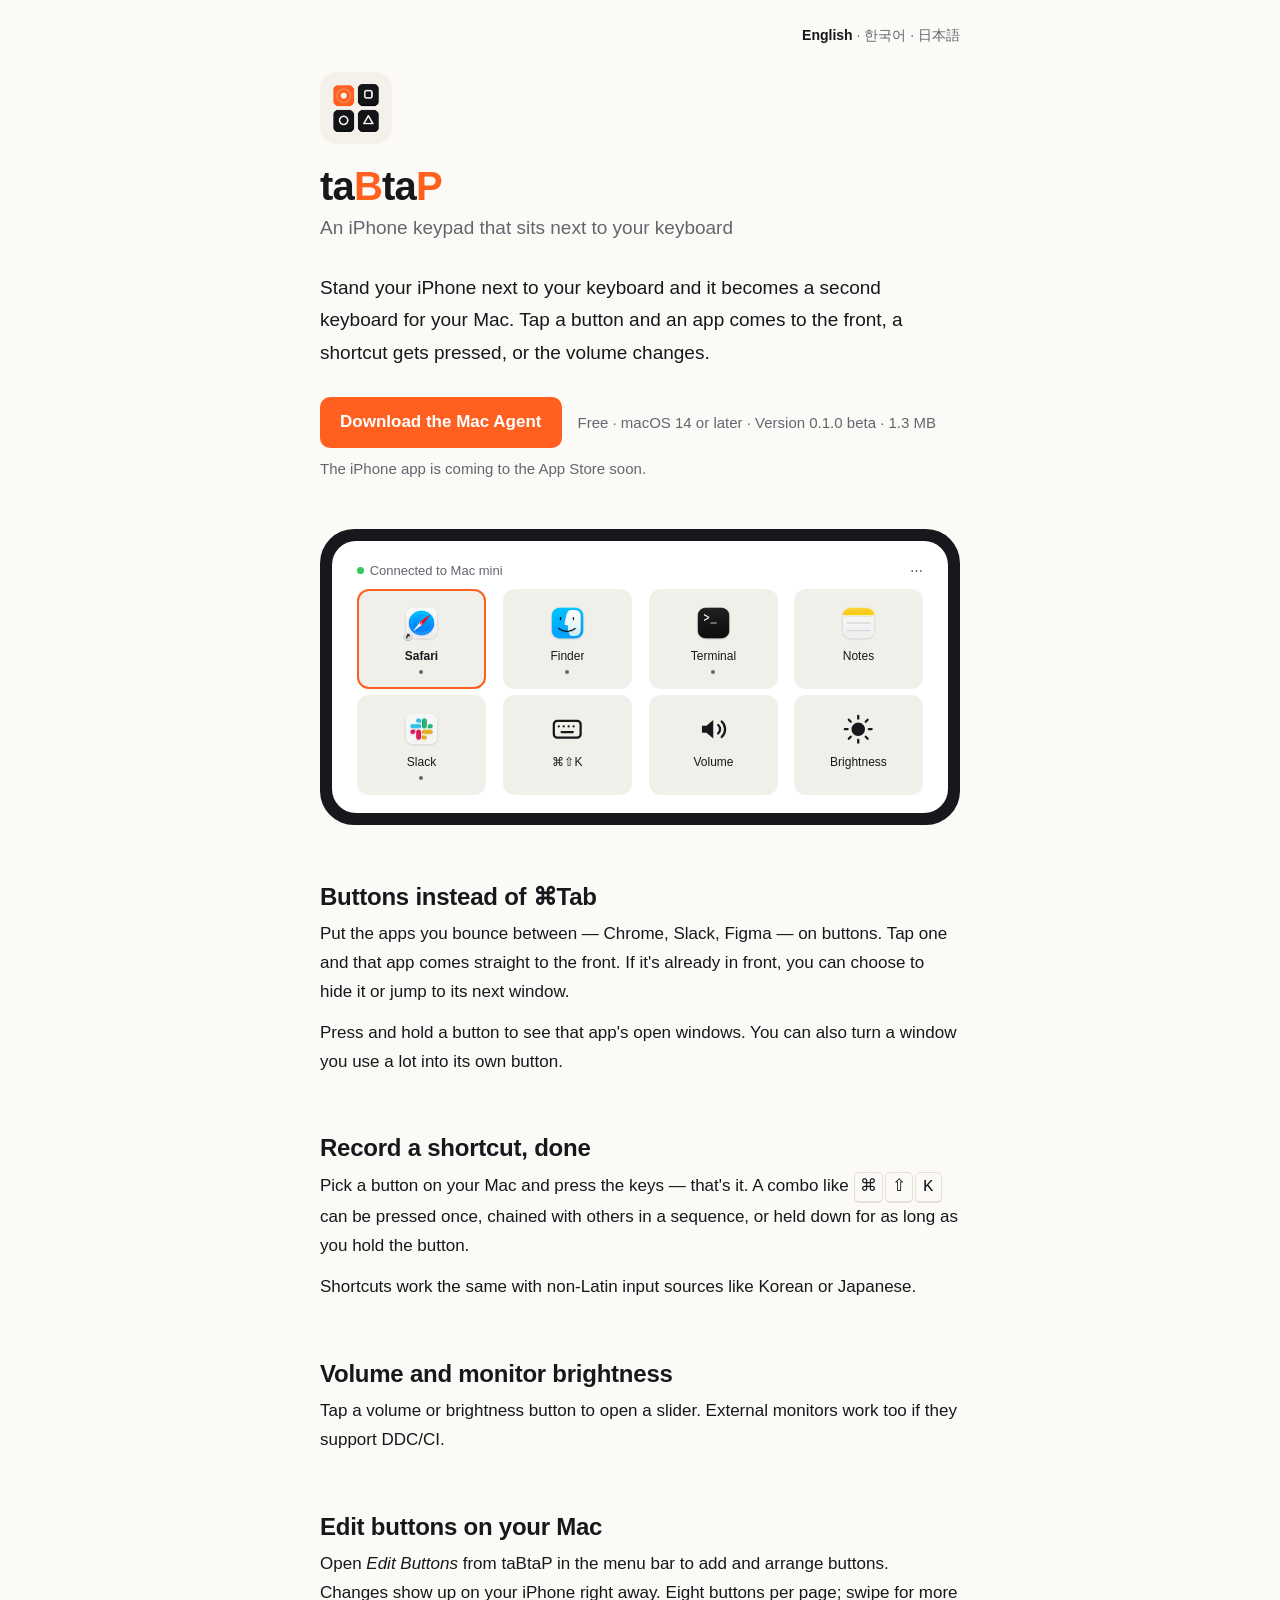
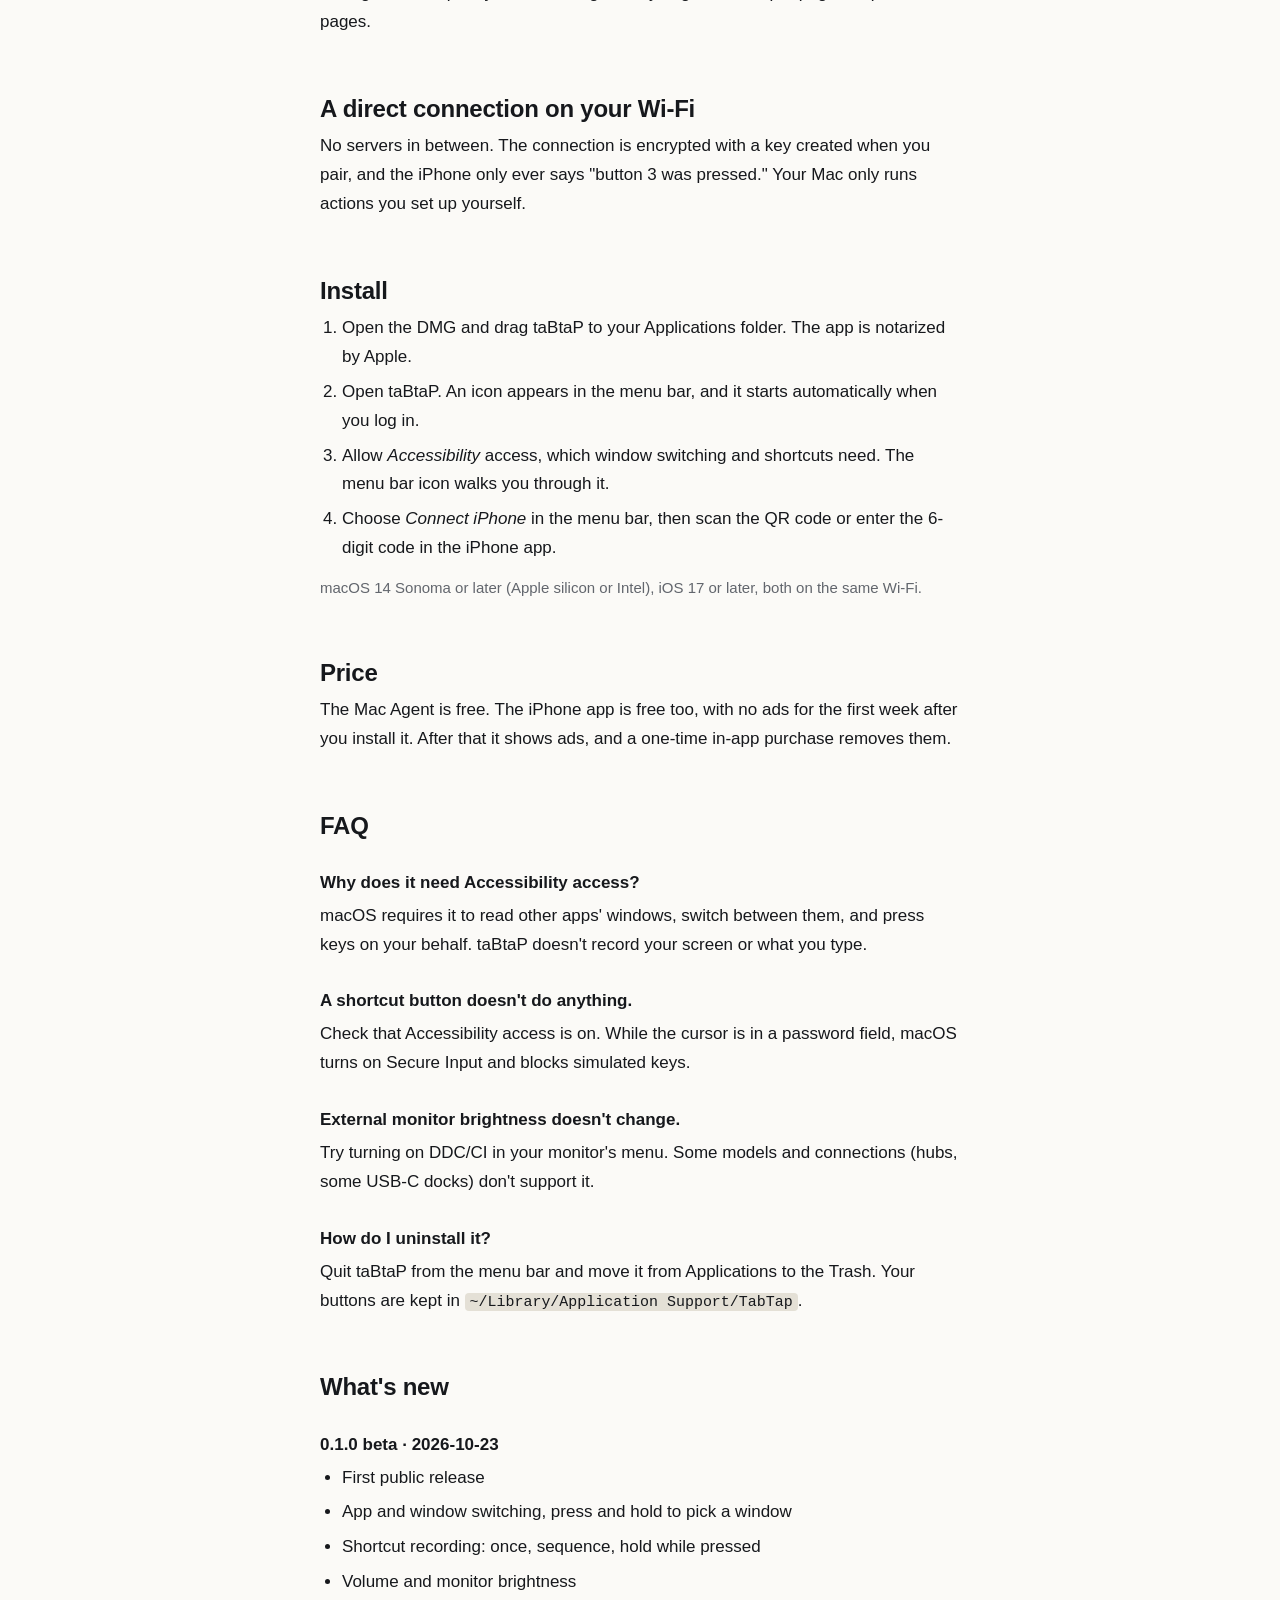
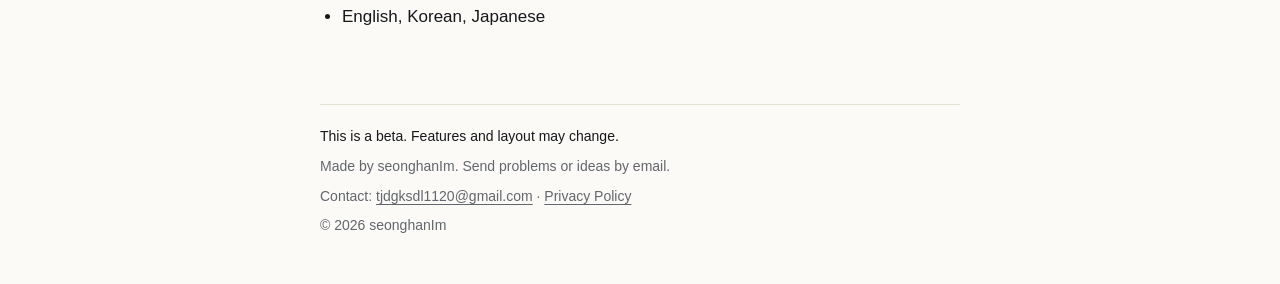
==== commit ffefa8a4: "다운로드 페이지 업데이트 (f8931c8)" ====
--- a/index.html
+++ b/index.html
@@ -25,6 +25,7 @@
 } catch (e) {}
 </script>
 <main>
+  <nav class="langs" aria-label="Language"><strong>English</strong> · <a href="ko/" data-lang="ko">한국어</a> · <a href="ja/" data-lang="ja">日本語</a></nav>
   <header>
     <img class="icon" src="icon.png" alt="" width="72" height="72">
     <h1>ta<span class="hi">B</span>ta<span class="hi">P</span></h1>
@@ -84,7 +85,6 @@
     <p class="beta">This is a beta. Features and layout may change.</p>
     <p>Made by seonghanIm. Send problems or ideas by email.</p>
     <p>Contact: <a href="mailto:tjdgksdl1120@gmail.com">tjdgksdl1120@gmail.com</a> · <a href="privacy.html">Privacy Policy</a></p>
-    <p class="langs">Language: <strong>English</strong> · <a href="ko/" data-lang="ko">한국어</a> · <a href="ja/" data-lang="ja">日本語</a></p>
     <p>© 2026 seonghanIm</p>
   </footer>
   <script>
--- a/style.css
+++ b/style.css
@@ -45,6 +45,18 @@
 }
 
 a { color: var(--accent); text-underline-offset: 3px; }
+
+/* 언어 바꾸기: 맨 위 오른쪽 */
+.langs {
+  text-align: right;
+  margin: -32px 0 24px;
+  font-size: 14px;
+  color: var(--muted);
+}
+
+.langs a { color: var(--muted); text-decoration: none; }
+.langs a:hover { color: var(--text); }
+.langs strong { color: var(--text); font-weight: 600; }
 
 header .icon { border-radius: 16px; display: block; }
 
@@ -200,6 +212,7 @@
 
 @media (max-width: 520px) {
   main { padding-top: 36px; }
+  .langs { margin-top: -20px; }
   h1 { font-size: 34px; }
   .intro { font-size: 18px; }
   .device { border-radius: 22px; padding: 8px; }
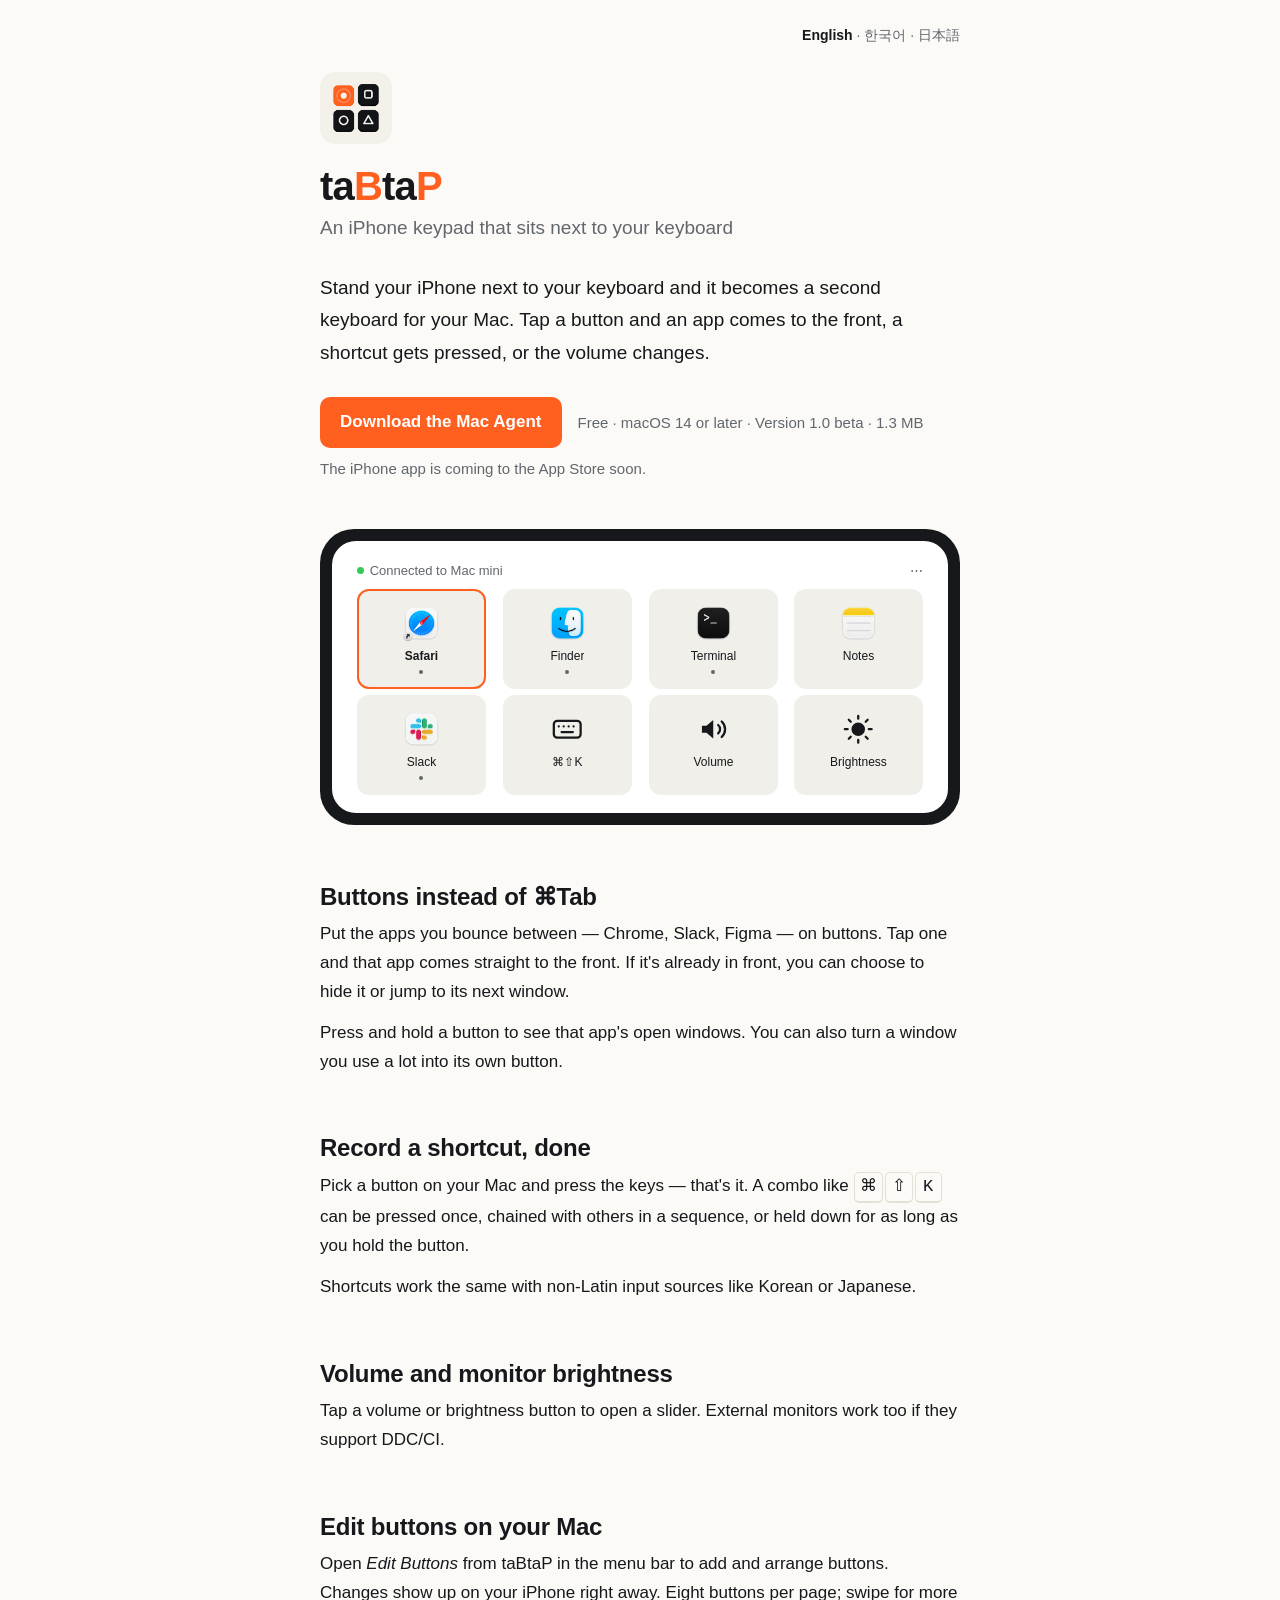
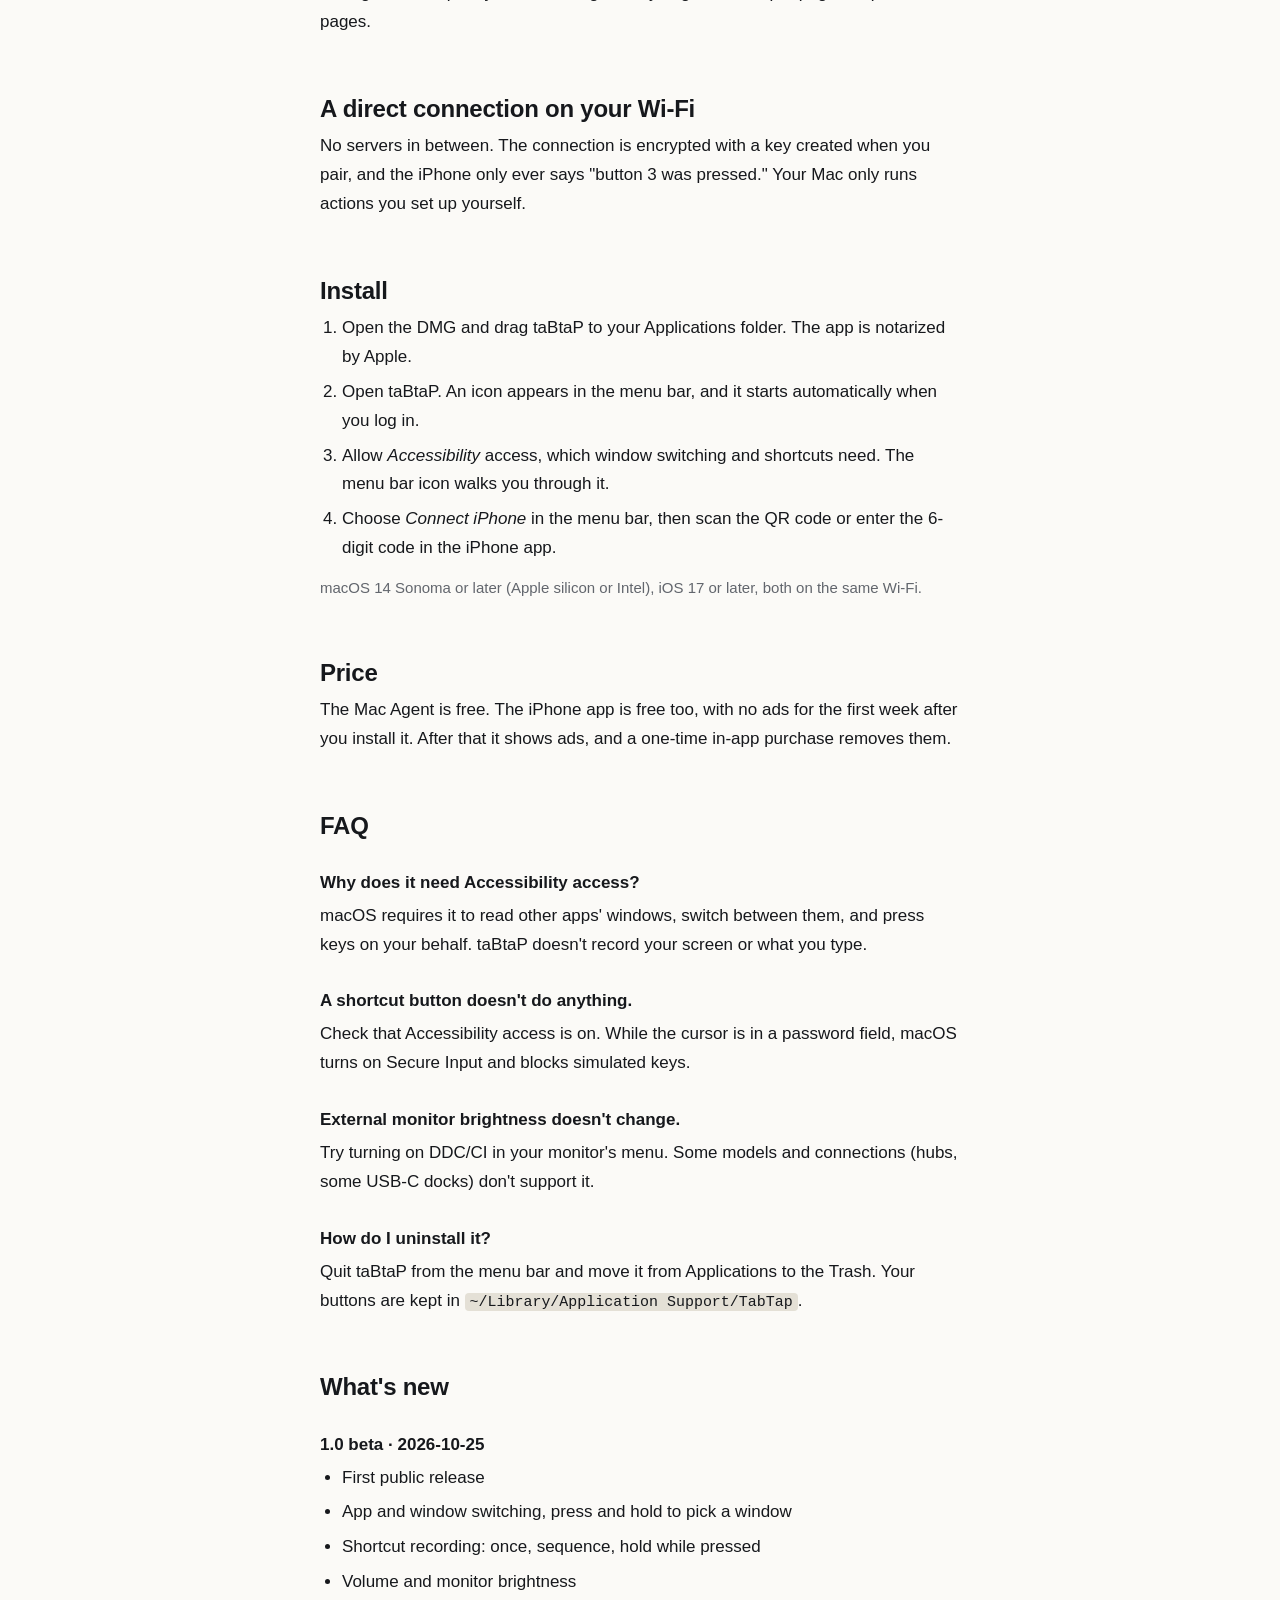
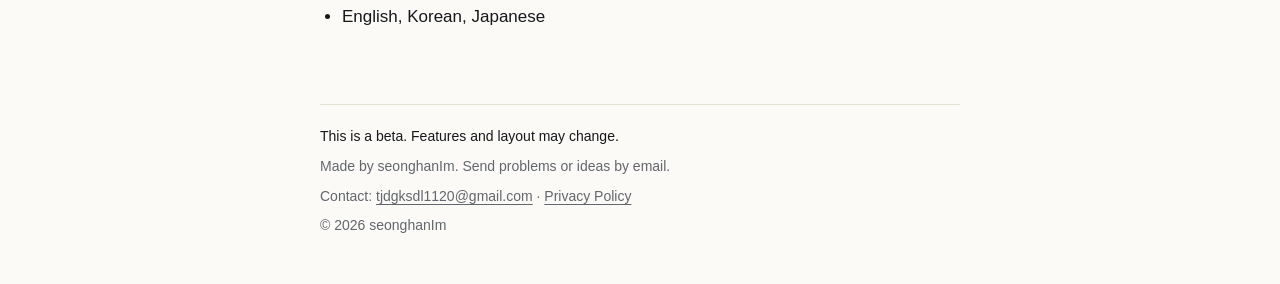
==== commit 7cd5ab6c: "다운로드 페이지 업데이트 (40ac6c7)" ====
--- a/index.html
+++ b/index.html
@@ -36,7 +36,7 @@
 
   <p class="cta">
     <a class="download" href="download/taBtaP-Agent.dmg">Download the Mac Agent</a>
-    <span class="meta">Free · macOS 14 or later · Version 0.1.0 beta · 1.3 MB</span>
+    <span class="meta">Free · macOS 14 or later · Version 1.0 beta · 1.3 MB</span>
   </p>
   <p class="note">The iPhone app is coming to the App Store soon.</p>
 
@@ -77,7 +77,7 @@
     <p>Quit taBtaP from the menu bar and move it from Applications to the Trash. Your buttons are kept in <code>~/Library/Application Support/TabTap</code>.</p>
 
     <h2 id="changes">What's new</h2>
-    <h3>0.1.0 beta · 2026-10-23</h3>
+    <h3>1.0 beta · 2026-10-25</h3>
     <ul><li>First public release</li><li>App and window switching, press and hold to pick a window</li><li>Shortcut recording: once, sequence, hold while pressed</li><li>Volume and monitor brightness</li><li>English, Korean, Japanese</li></ul>
   </article>
 
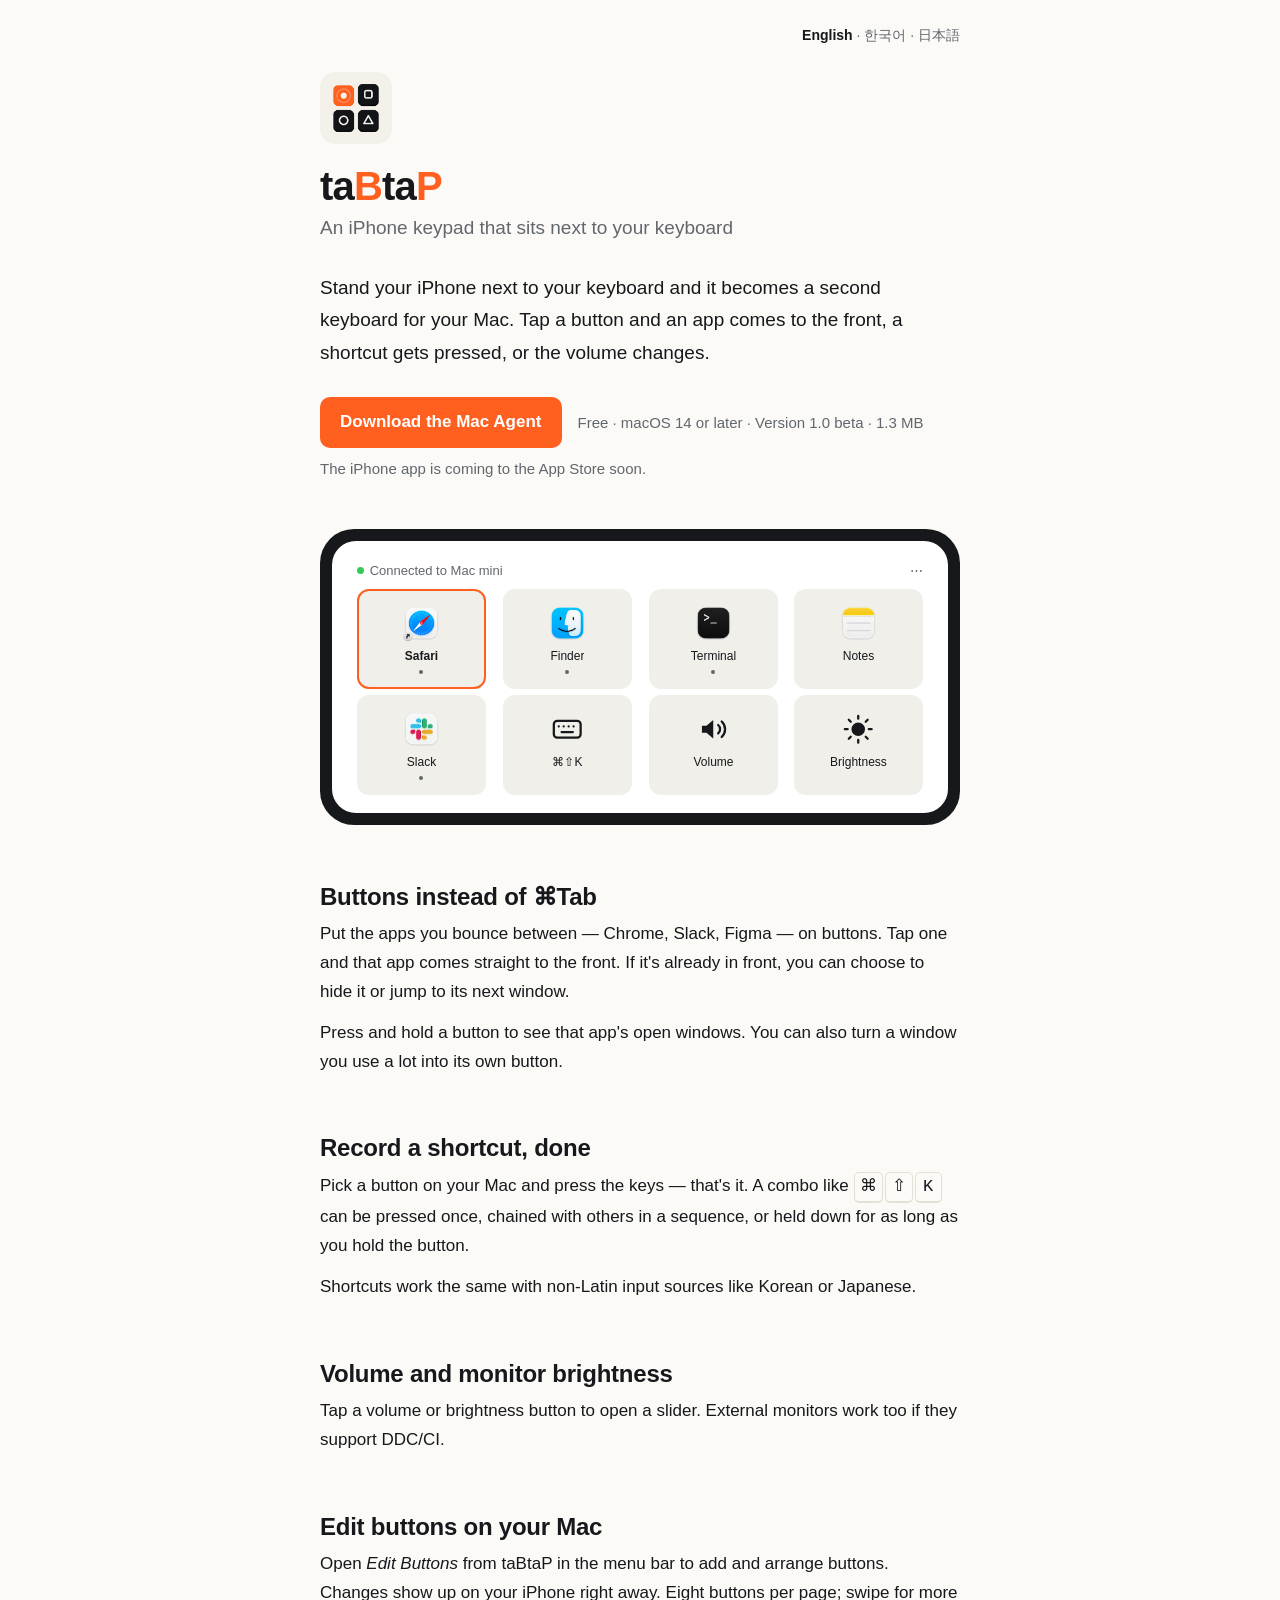
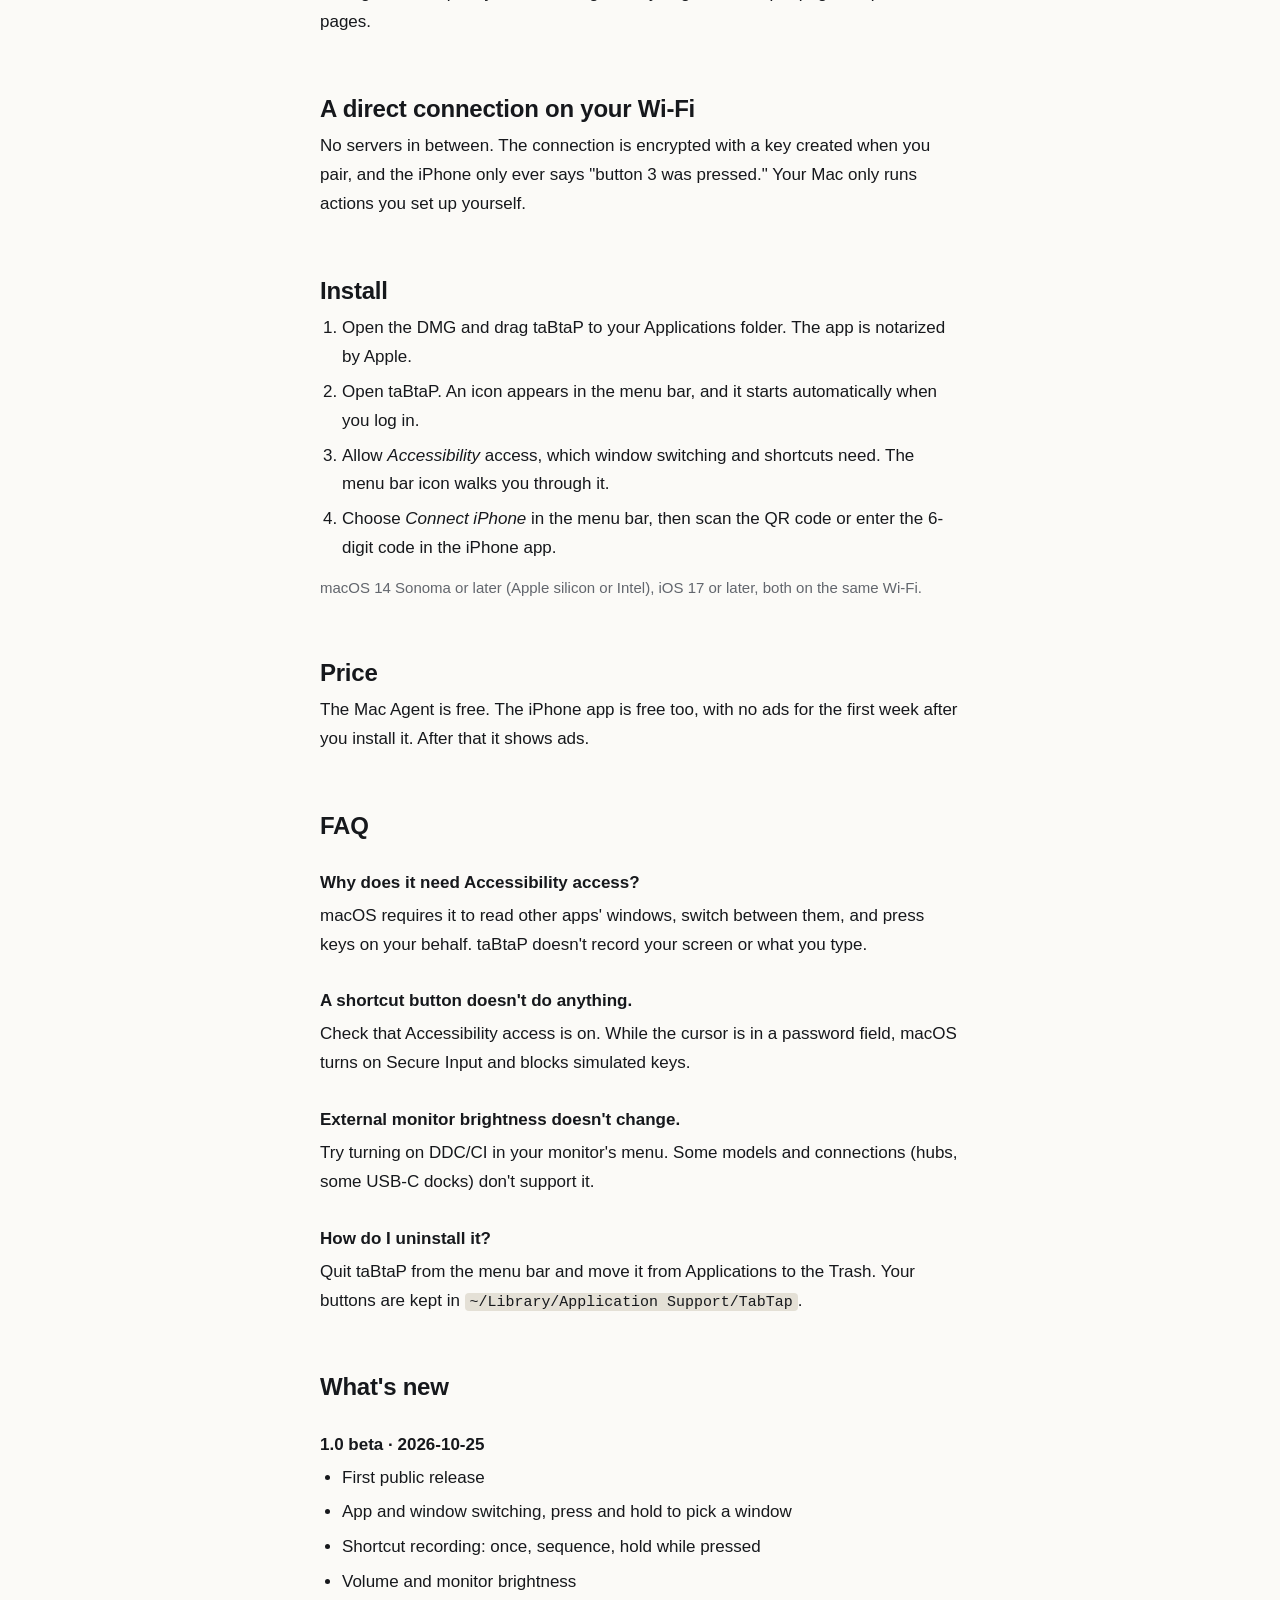
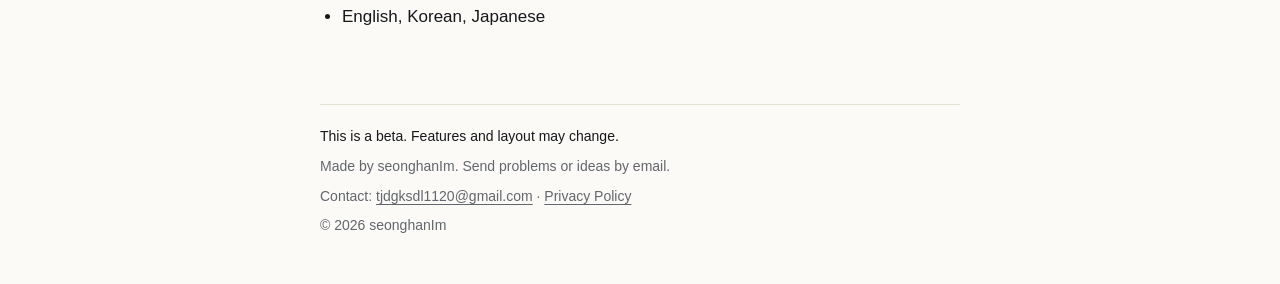
==== commit 0a510c17: "다운로드 페이지 업데이트 (1c72fc3)" ====
--- a/index.html
+++ b/index.html
@@ -64,7 +64,7 @@
     <p class="note">macOS 14 Sonoma or later (Apple silicon or Intel), iOS 17 or later, both on the same Wi-Fi.</p>
 
     <h2>Price</h2>
-    <p>The Mac Agent is free. The iPhone app is free too, with no ads for the first week after you install it. After that it shows ads, and a one-time in-app purchase removes them.</p>
+    <p>The Mac Agent is free. The iPhone app is free too, with no ads for the first week after you install it. After that it shows ads.</p>
 
     <h2 id="faq">FAQ</h2>
     <h3>Why does it need Accessibility access?</h3>
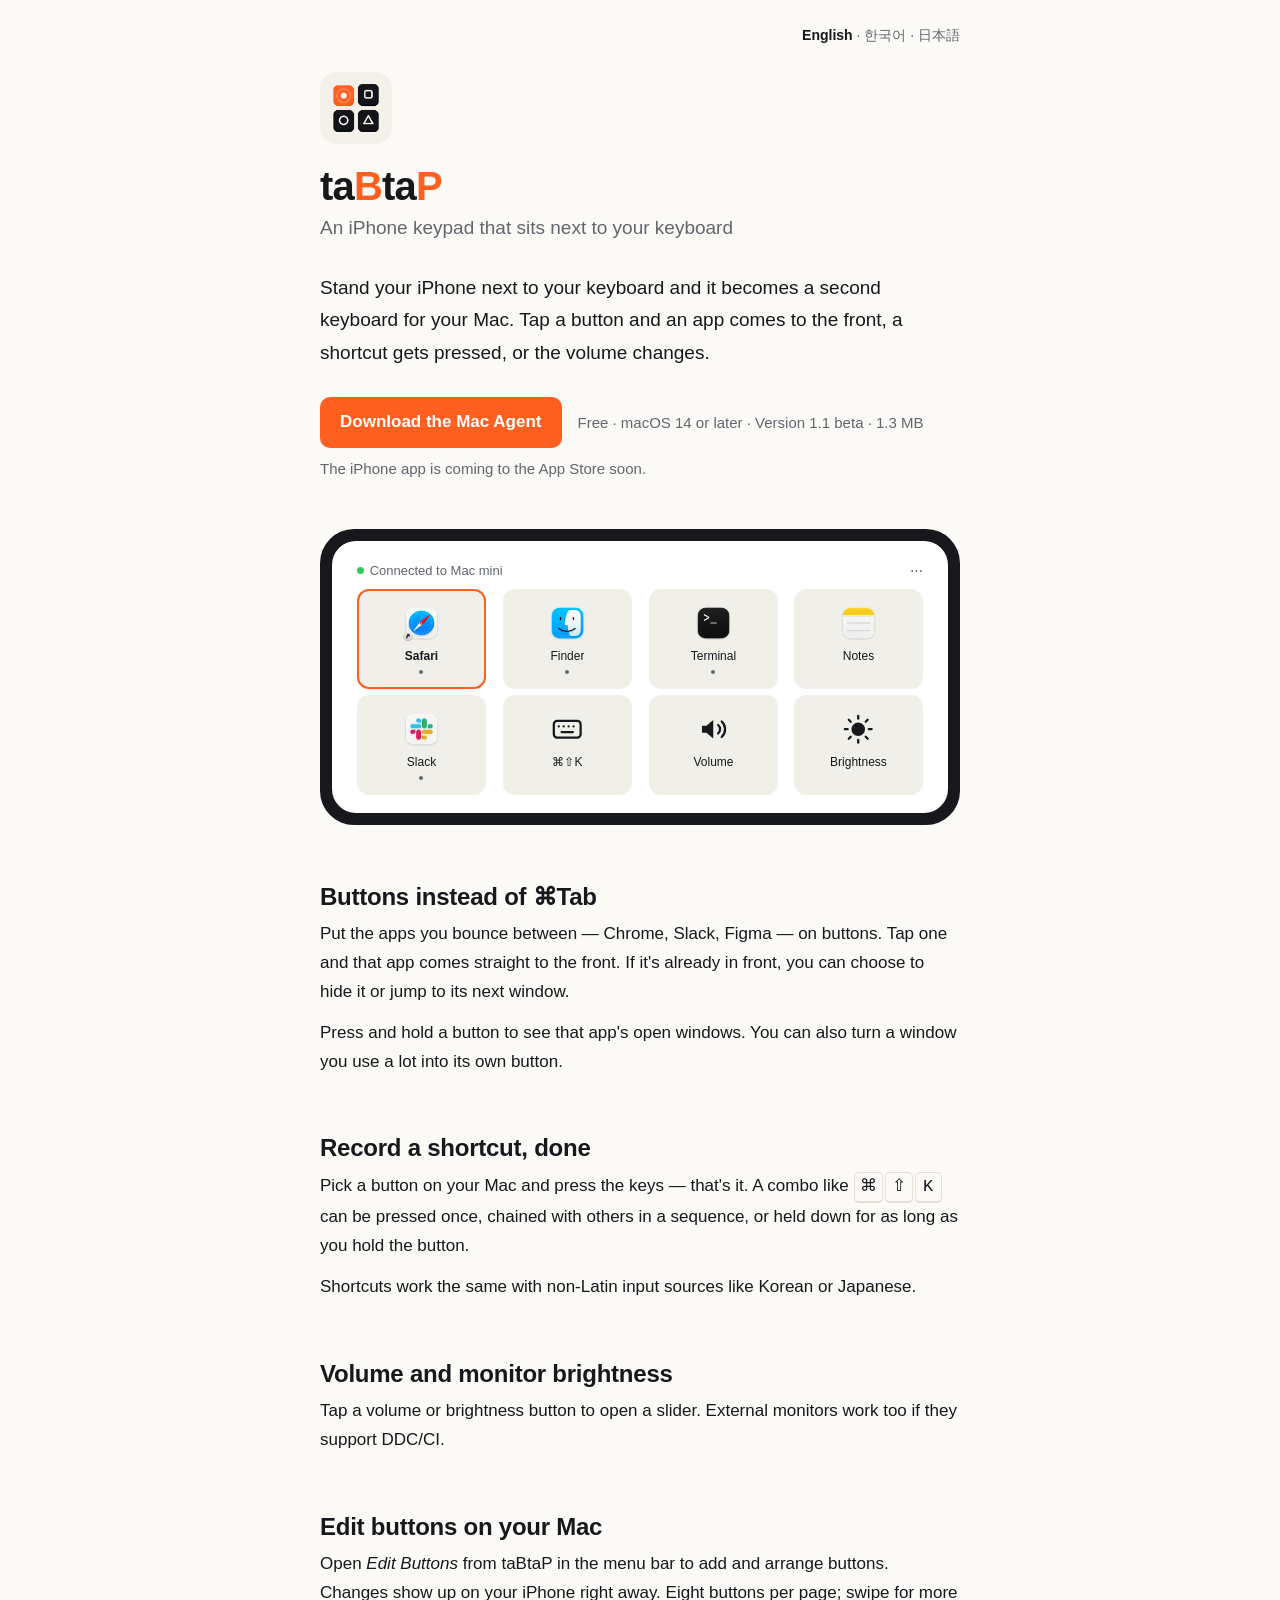
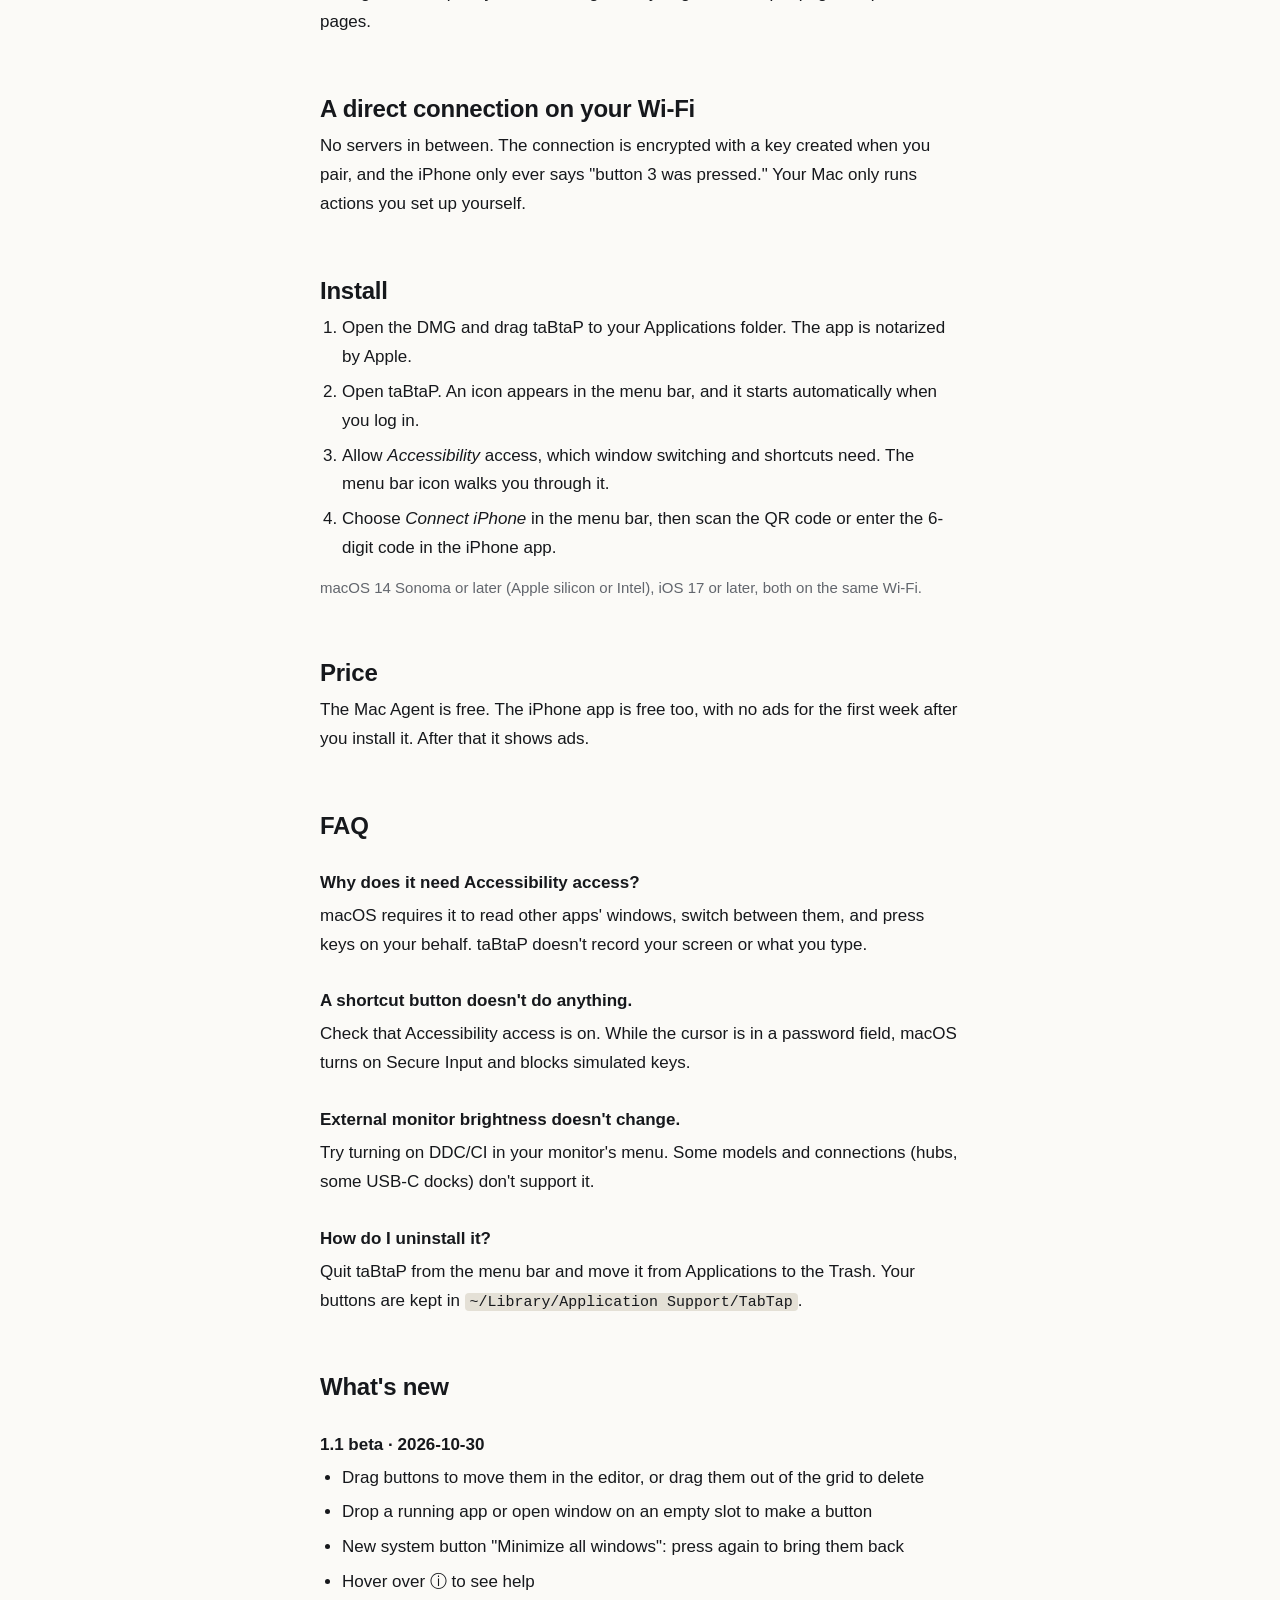
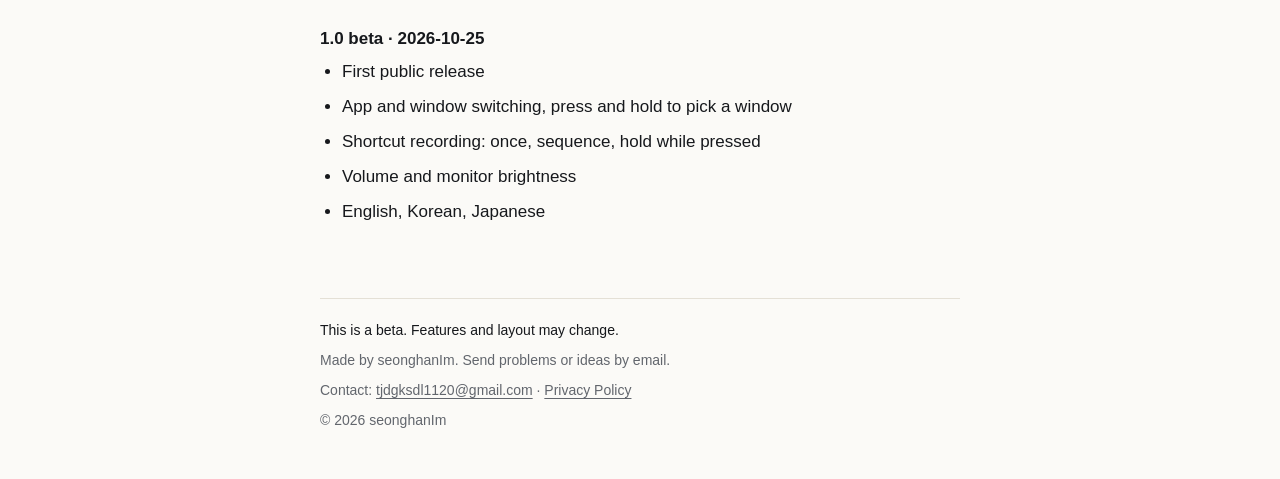
==== commit 5d7503d3: "다운로드 페이지 업데이트 (bc5a60d)" ====
--- a/index.html
+++ b/index.html
@@ -36,7 +36,7 @@
 
   <p class="cta">
     <a class="download" href="download/taBtaP-Agent.dmg">Download the Mac Agent</a>
-    <span class="meta">Free · macOS 14 or later · Version 1.0 beta · 1.3 MB</span>
+    <span class="meta">Free · macOS 14 or later · Version 1.1 beta · 1.3 MB</span>
   </p>
   <p class="note">The iPhone app is coming to the App Store soon.</p>
 
@@ -77,6 +77,8 @@
     <p>Quit taBtaP from the menu bar and move it from Applications to the Trash. Your buttons are kept in <code>~/Library/Application Support/TabTap</code>.</p>
 
     <h2 id="changes">What's new</h2>
+    <h3>1.1 beta · 2026-10-30</h3>
+    <ul><li>Drag buttons to move them in the editor, or drag them out of the grid to delete</li><li>Drop a running app or open window on an empty slot to make a button</li><li>New system button "Minimize all windows": press again to bring them back</li><li>Hover over ⓘ to see help</li></ul>
     <h3>1.0 beta · 2026-10-25</h3>
     <ul><li>First public release</li><li>App and window switching, press and hold to pick a window</li><li>Shortcut recording: once, sequence, hold while pressed</li><li>Volume and monitor brightness</li><li>English, Korean, Japanese</li></ul>
   </article>
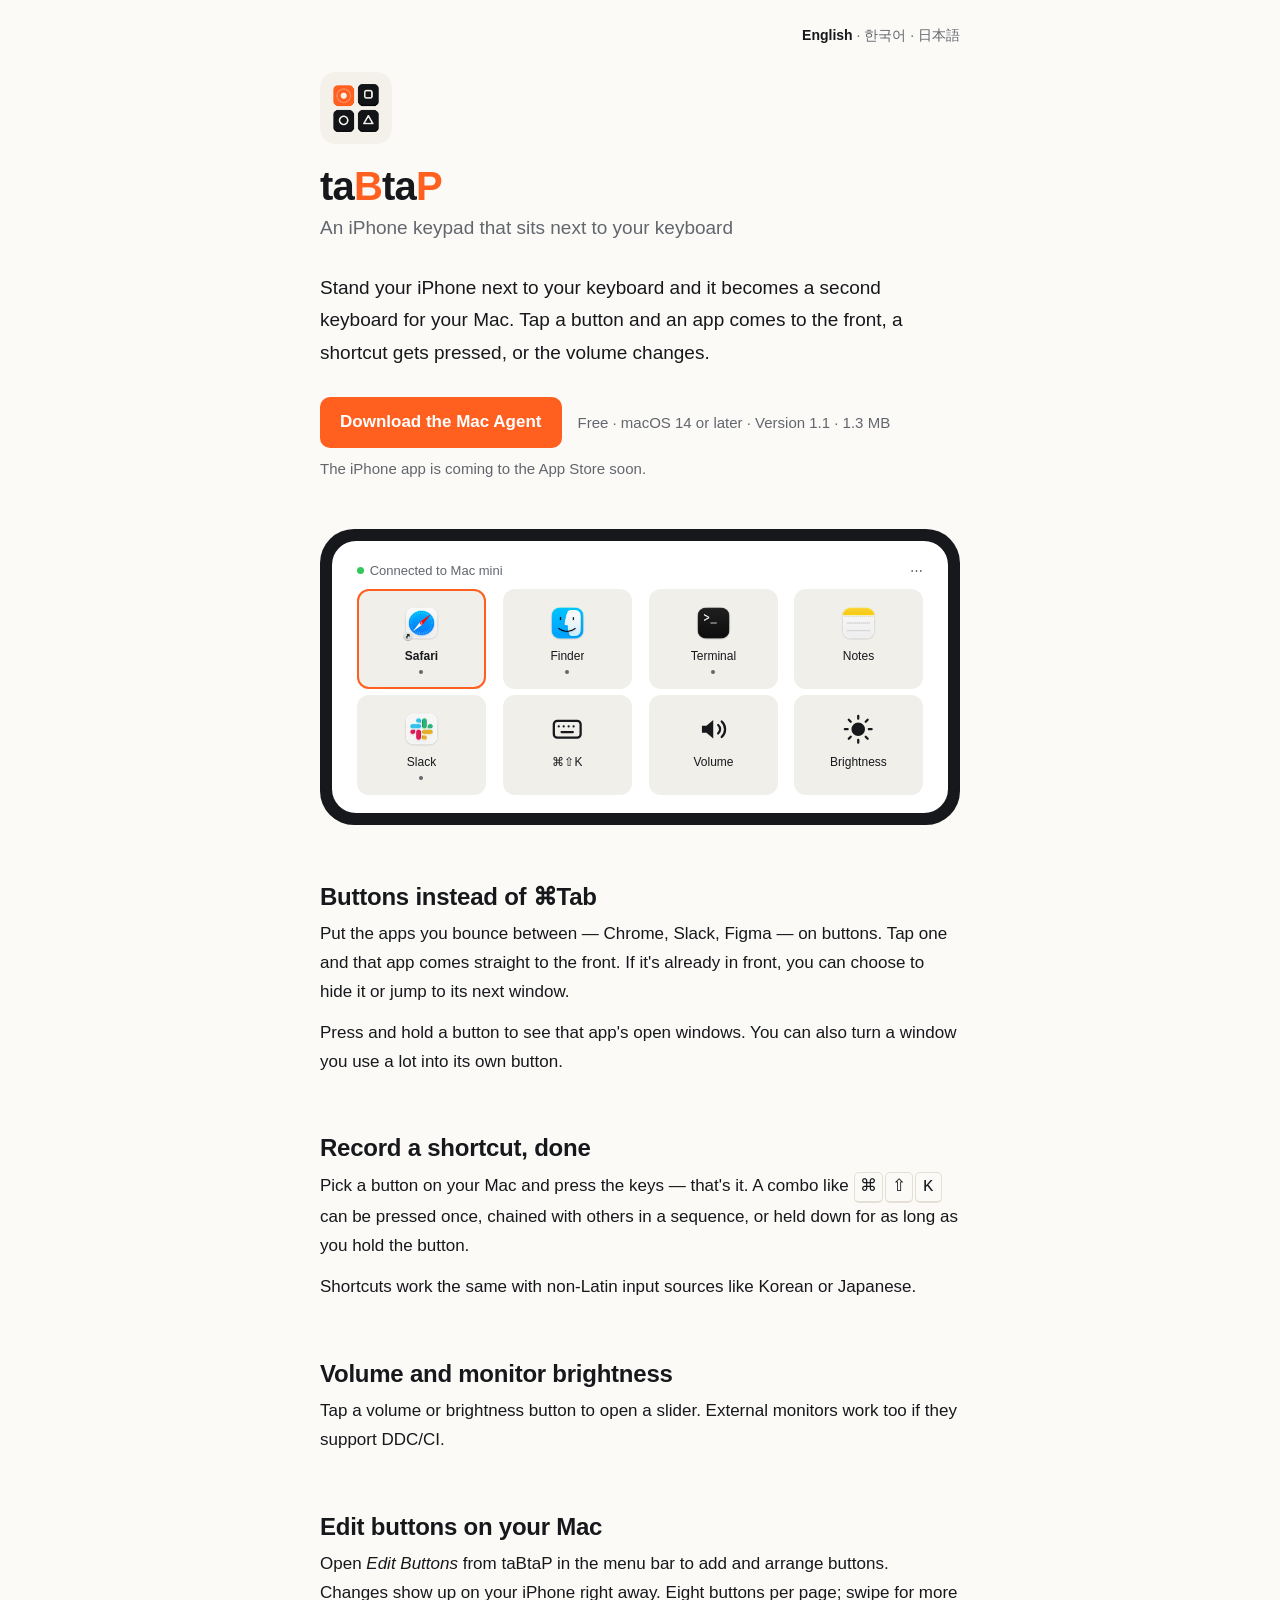
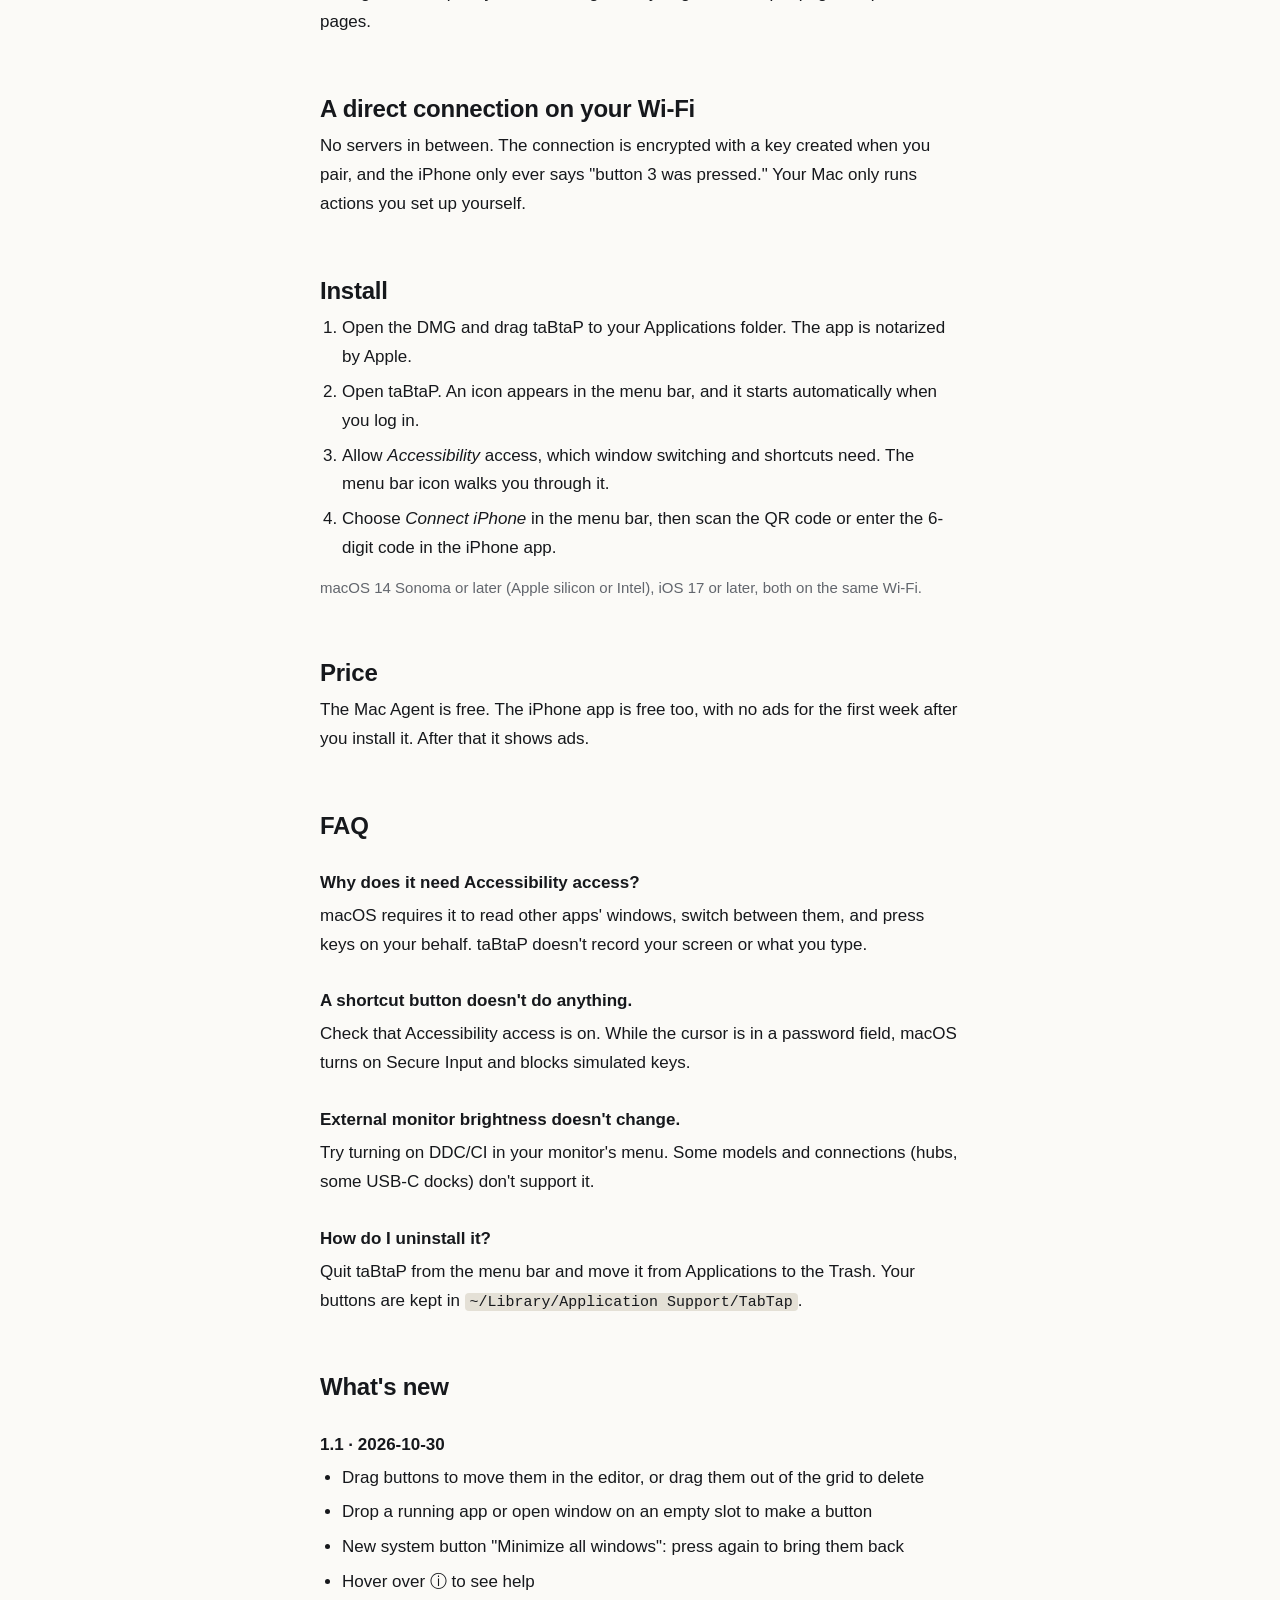
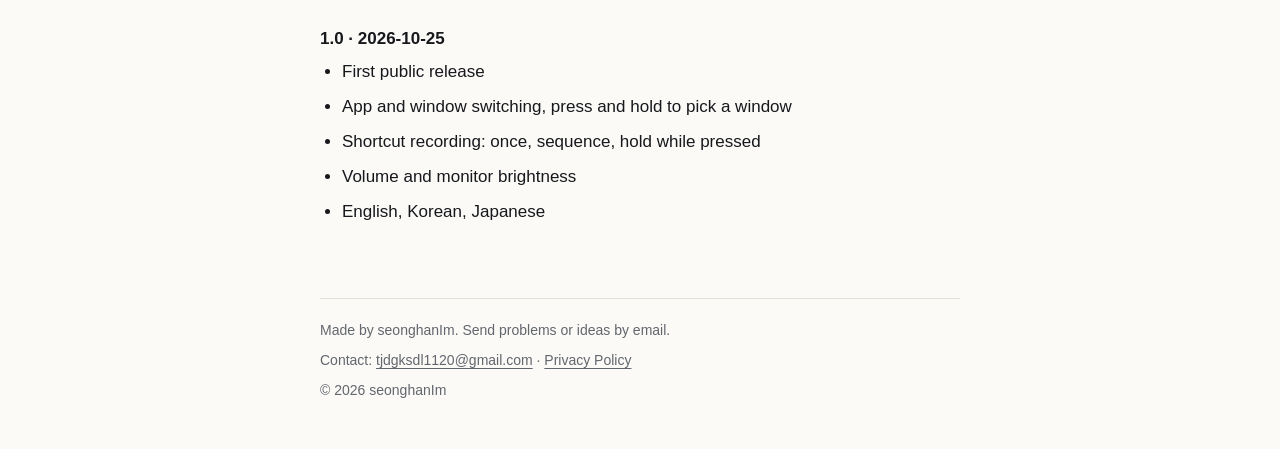
==== commit 00d1b6fa: "다운로드 페이지 업데이트 (7fc488e)" ====
--- a/index.html
+++ b/index.html
@@ -36,7 +36,7 @@
 
   <p class="cta">
     <a class="download" href="download/taBtaP-Agent.dmg">Download the Mac Agent</a>
-    <span class="meta">Free · macOS 14 or later · Version 1.1 beta · 1.3 MB</span>
+    <span class="meta">Free · macOS 14 or later · Version 1.1 · 1.3 MB</span>
   </p>
   <p class="note">The iPhone app is coming to the App Store soon.</p>
 
@@ -77,14 +77,13 @@
     <p>Quit taBtaP from the menu bar and move it from Applications to the Trash. Your buttons are kept in <code>~/Library/Application Support/TabTap</code>.</p>
 
     <h2 id="changes">What's new</h2>
-    <h3>1.1 beta · 2026-10-30</h3>
+    <h3>1.1 · 2026-10-30</h3>
     <ul><li>Drag buttons to move them in the editor, or drag them out of the grid to delete</li><li>Drop a running app or open window on an empty slot to make a button</li><li>New system button "Minimize all windows": press again to bring them back</li><li>Hover over ⓘ to see help</li></ul>
-    <h3>1.0 beta · 2026-10-25</h3>
+    <h3>1.0 · 2026-10-25</h3>
     <ul><li>First public release</li><li>App and window switching, press and hold to pick a window</li><li>Shortcut recording: once, sequence, hold while pressed</li><li>Volume and monitor brightness</li><li>English, Korean, Japanese</li></ul>
   </article>
 
   <footer>
-    <p class="beta">This is a beta. Features and layout may change.</p>
     <p>Made by seonghanIm. Send problems or ideas by email.</p>
     <p>Contact: <a href="mailto:tjdgksdl1120@gmail.com">tjdgksdl1120@gmail.com</a> · <a href="privacy.html">Privacy Policy</a></p>
     <p>© 2026 seonghanIm</p>
--- a/style.css
+++ b/style.css
@@ -202,7 +202,6 @@
 
 footer p { margin: 0 0 6px; }
 footer a { color: var(--muted); }
-footer .beta { color: var(--text); }
 
 .doc h1 { font-size: 32px; margin-top: 8px; }
 .doc h2 { font-size: 19px; margin: 32px 0 6px; }
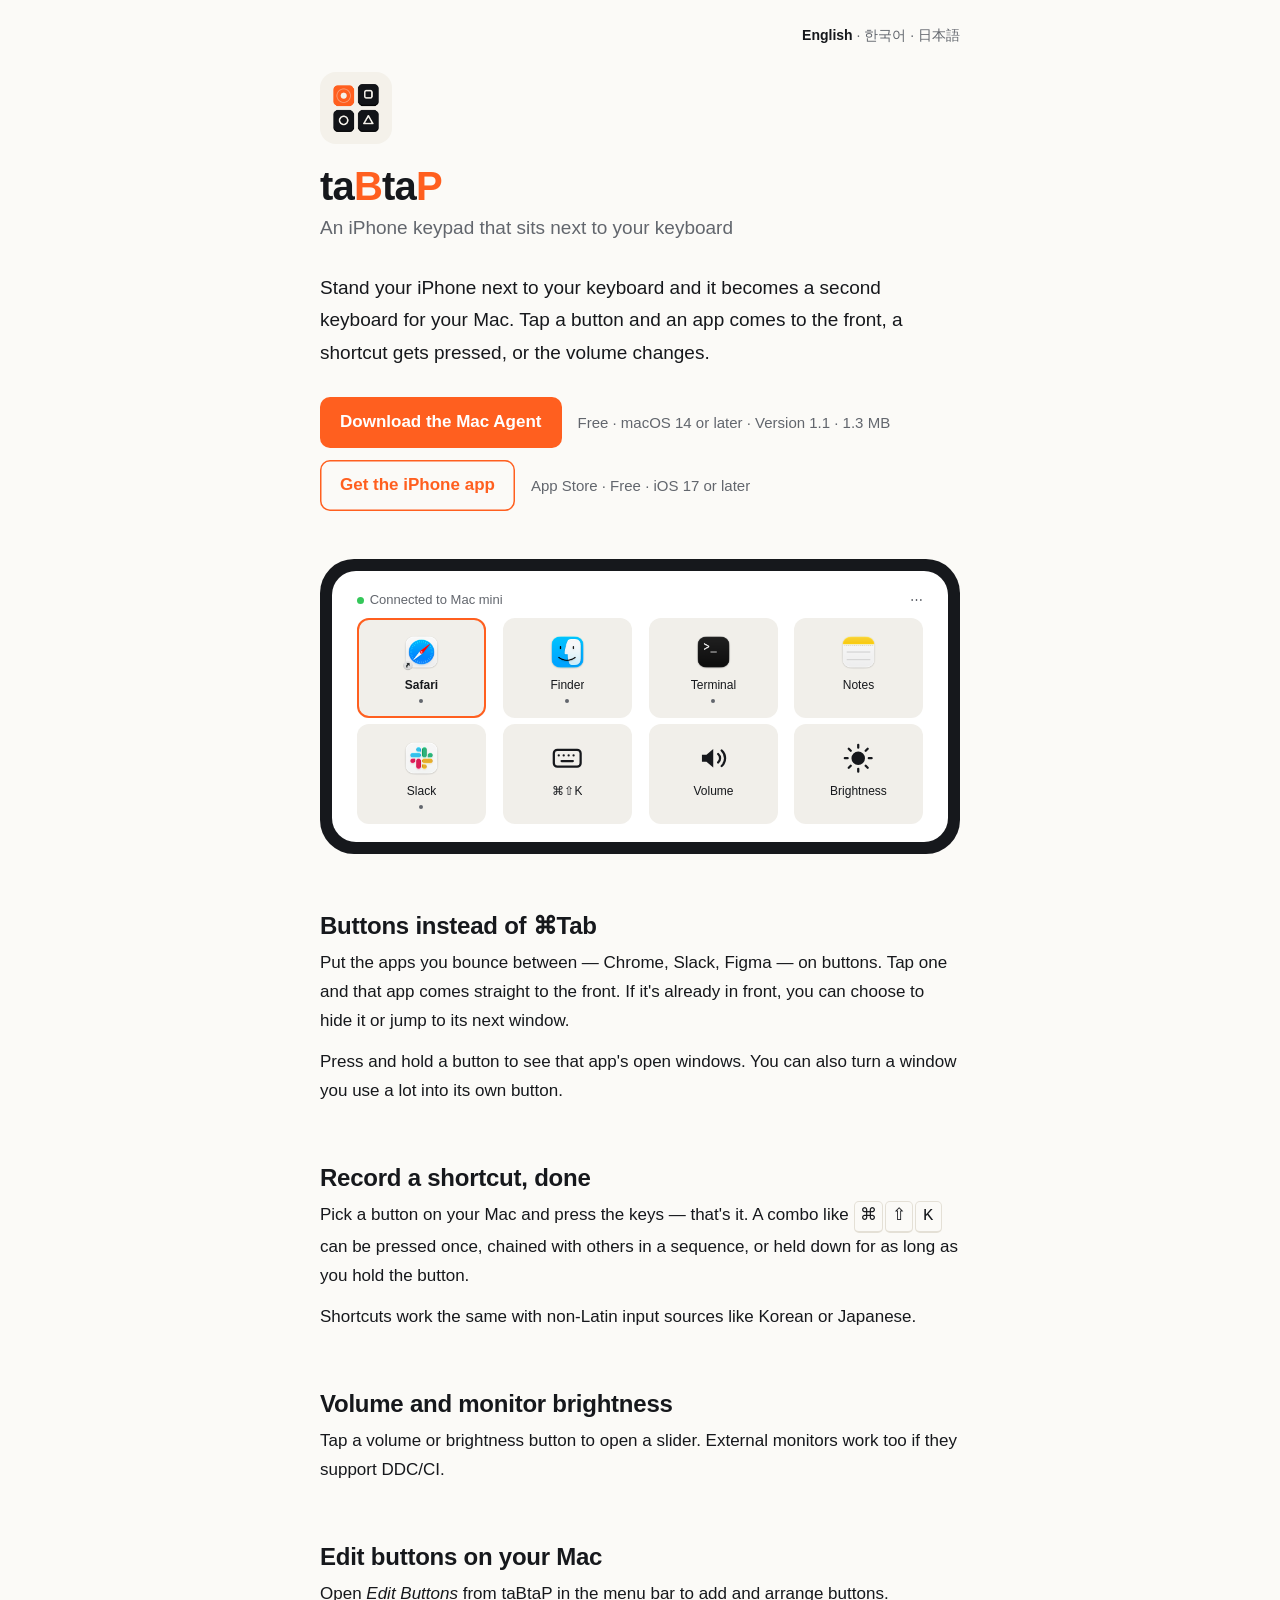
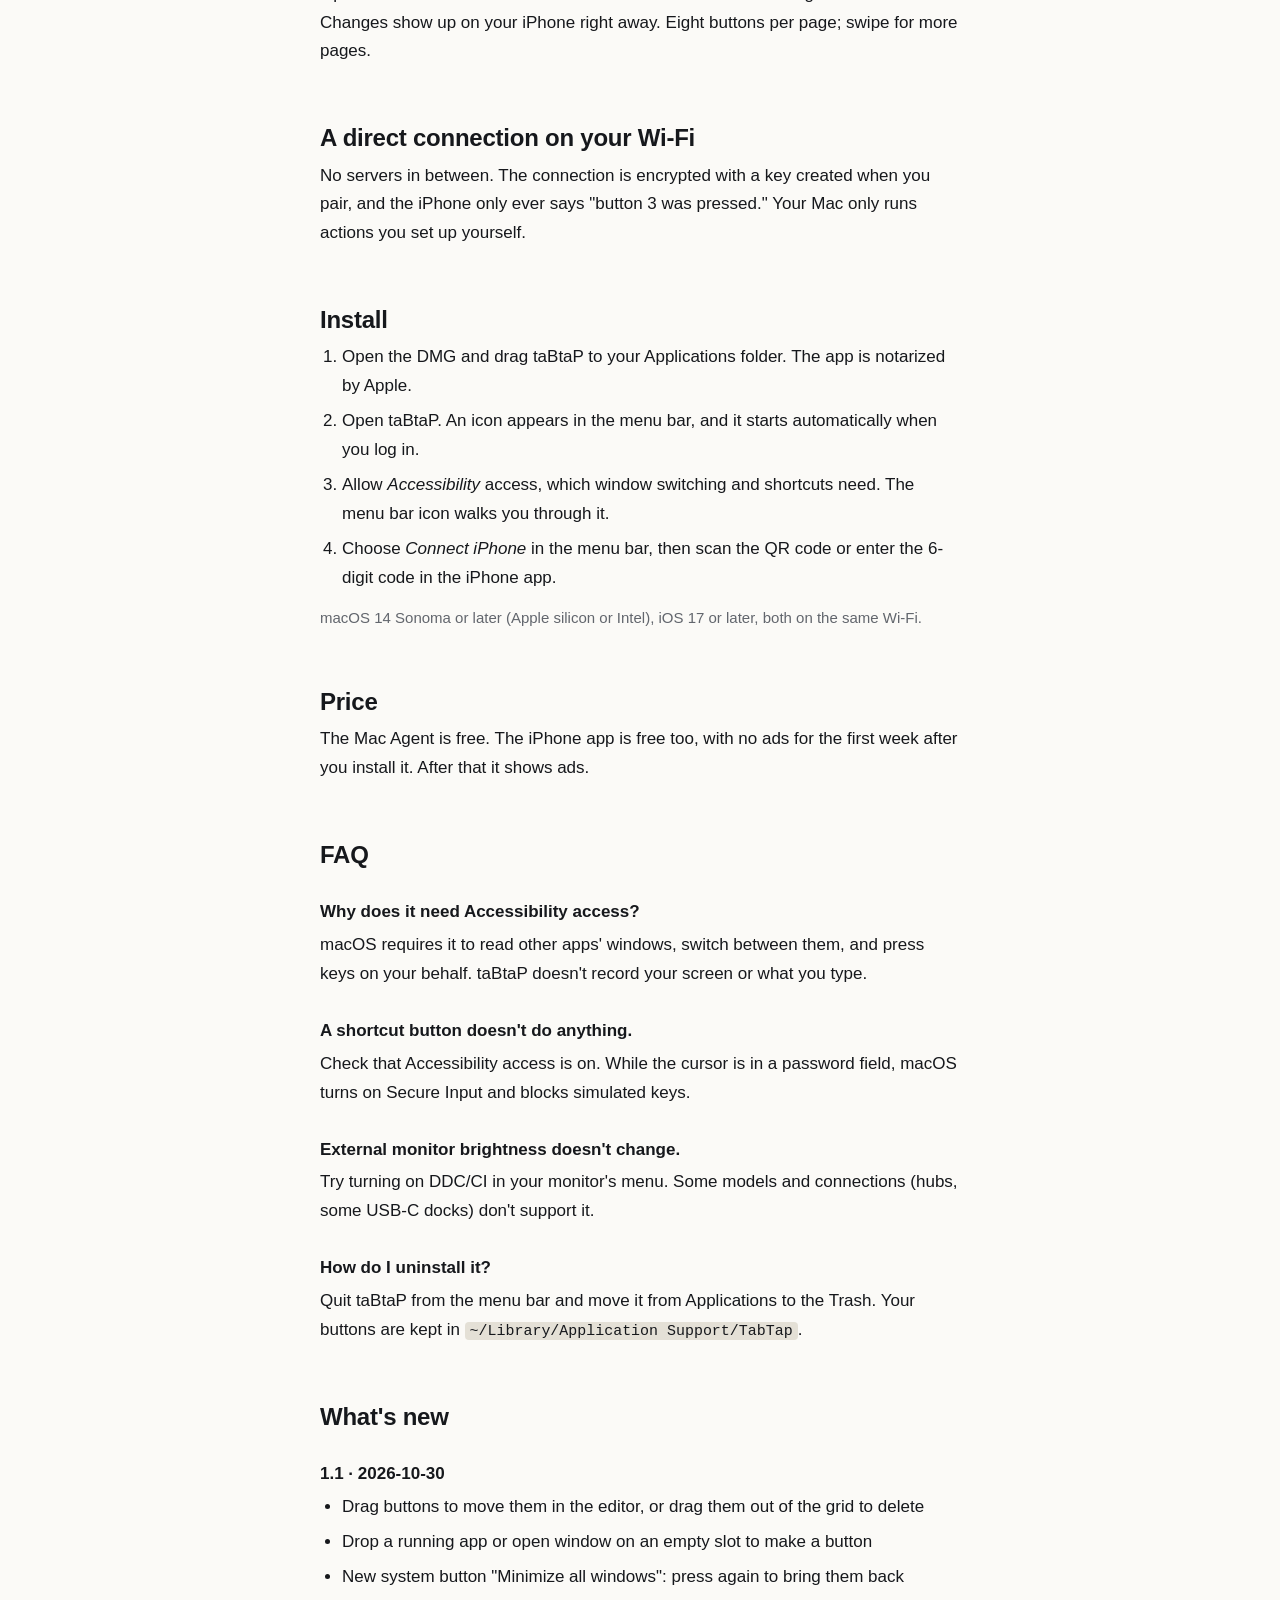
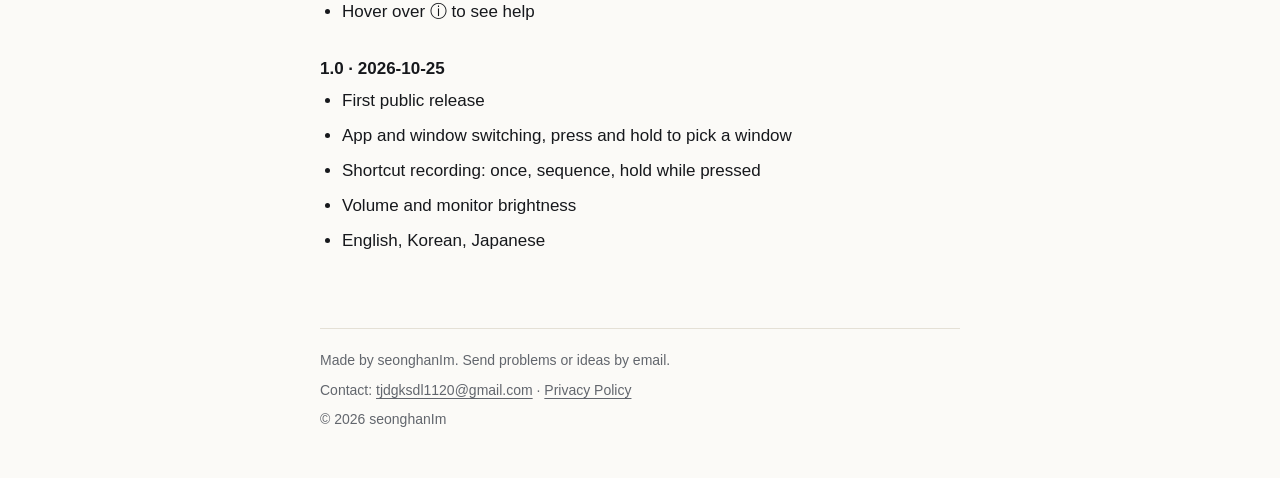
==== commit ef86e31b: "다운로드 페이지 업데이트 (e2f8432)" ====
--- a/index.html
+++ b/index.html
@@ -38,7 +38,10 @@
     <a class="download" href="download/taBtaP-Agent.dmg">Download the Mac Agent</a>
     <span class="meta">Free · macOS 14 or later · Version 1.1 · 1.3 MB</span>
   </p>
-  <p class="note">The iPhone app is coming to the App Store soon.</p>
+  <p class="cta">
+    <a class="download secondary" href="https://apps.apple.com/app/id6826741150">Get the iPhone app</a>
+    <span class="meta">App Store · Free · iOS 17 or later</span>
+  </p>
 
   <figure class="device" aria-hidden="true">
       <div class="screen">
--- a/style.css
+++ b/style.css
@@ -86,6 +86,14 @@
 }
 
 .download:hover { filter: brightness(1.06); }
+
+.download.secondary {
+  background: transparent;
+  color: var(--accent);
+  box-shadow: inset 0 0 0 1.5px var(--accent);
+}
+
+.cta + .cta { margin-top: 12px; }
 
 .meta, .note { color: var(--muted); font-size: 15px; }
 
